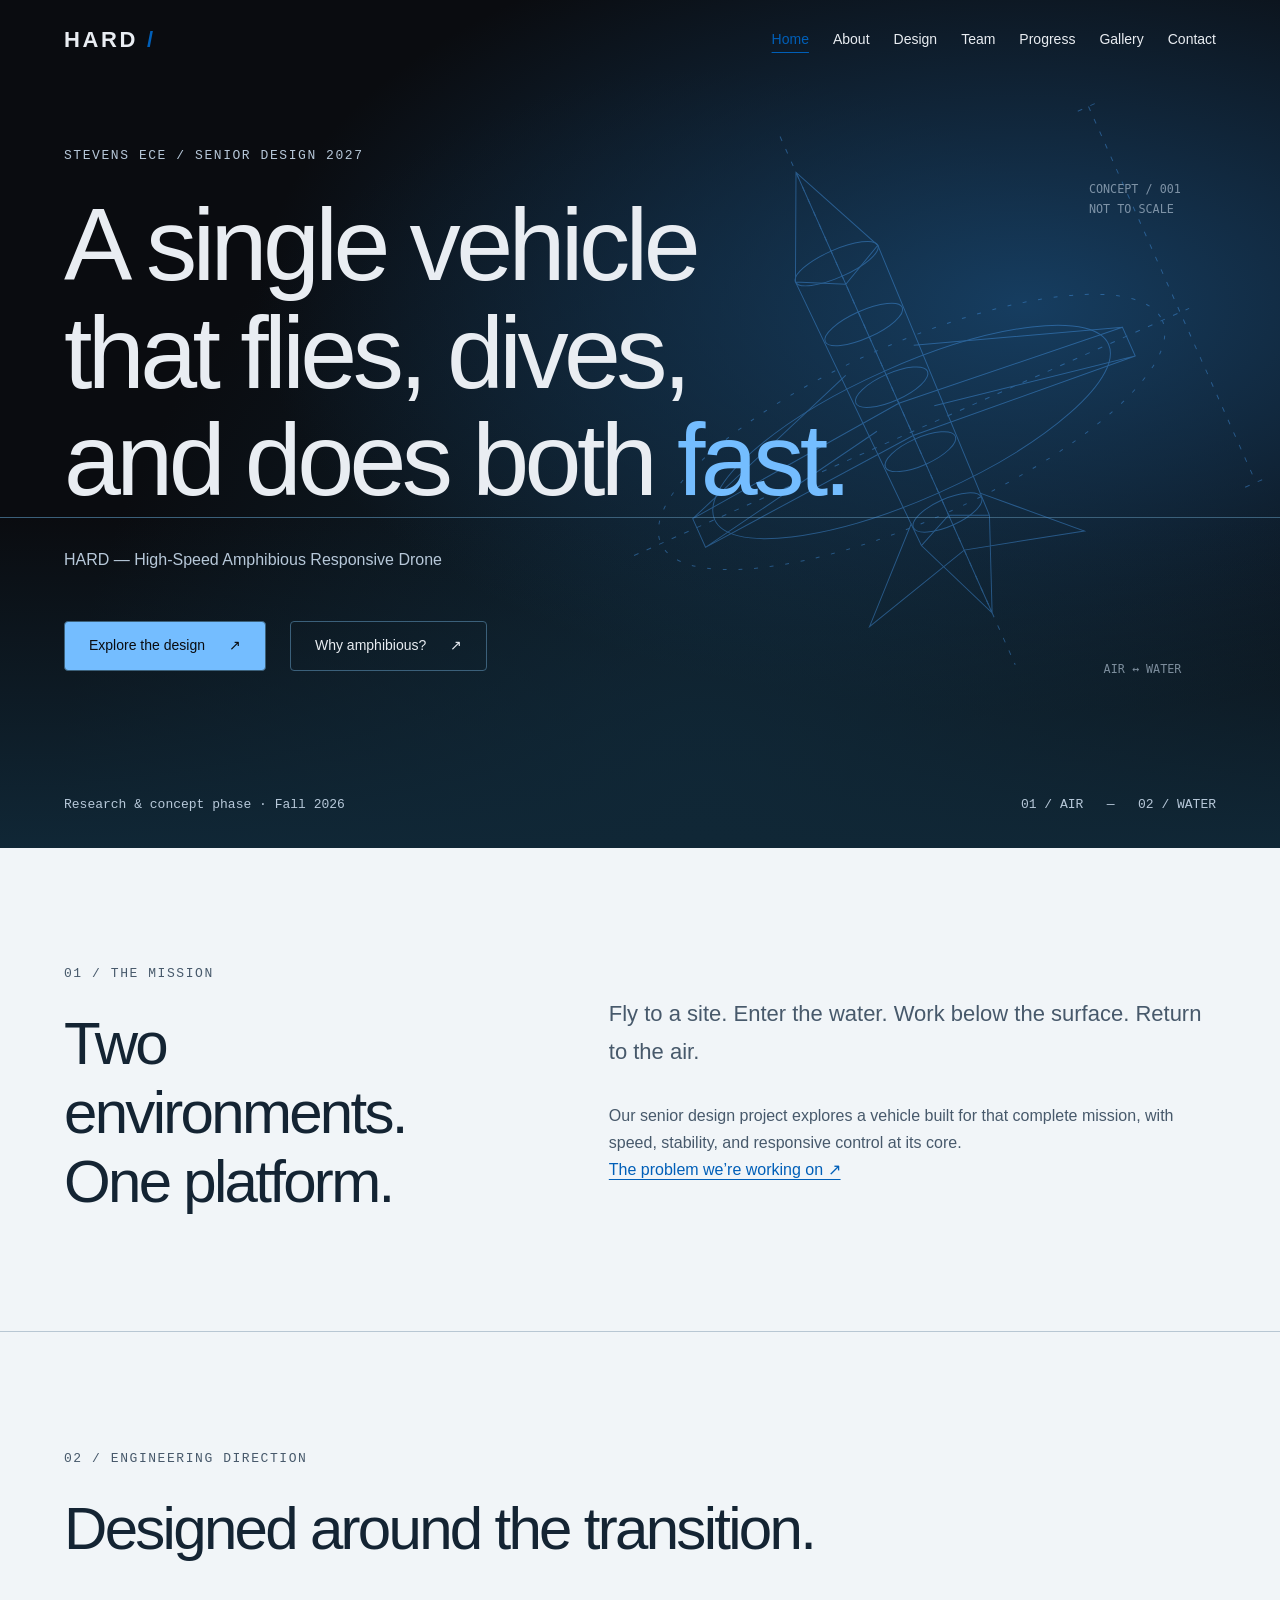
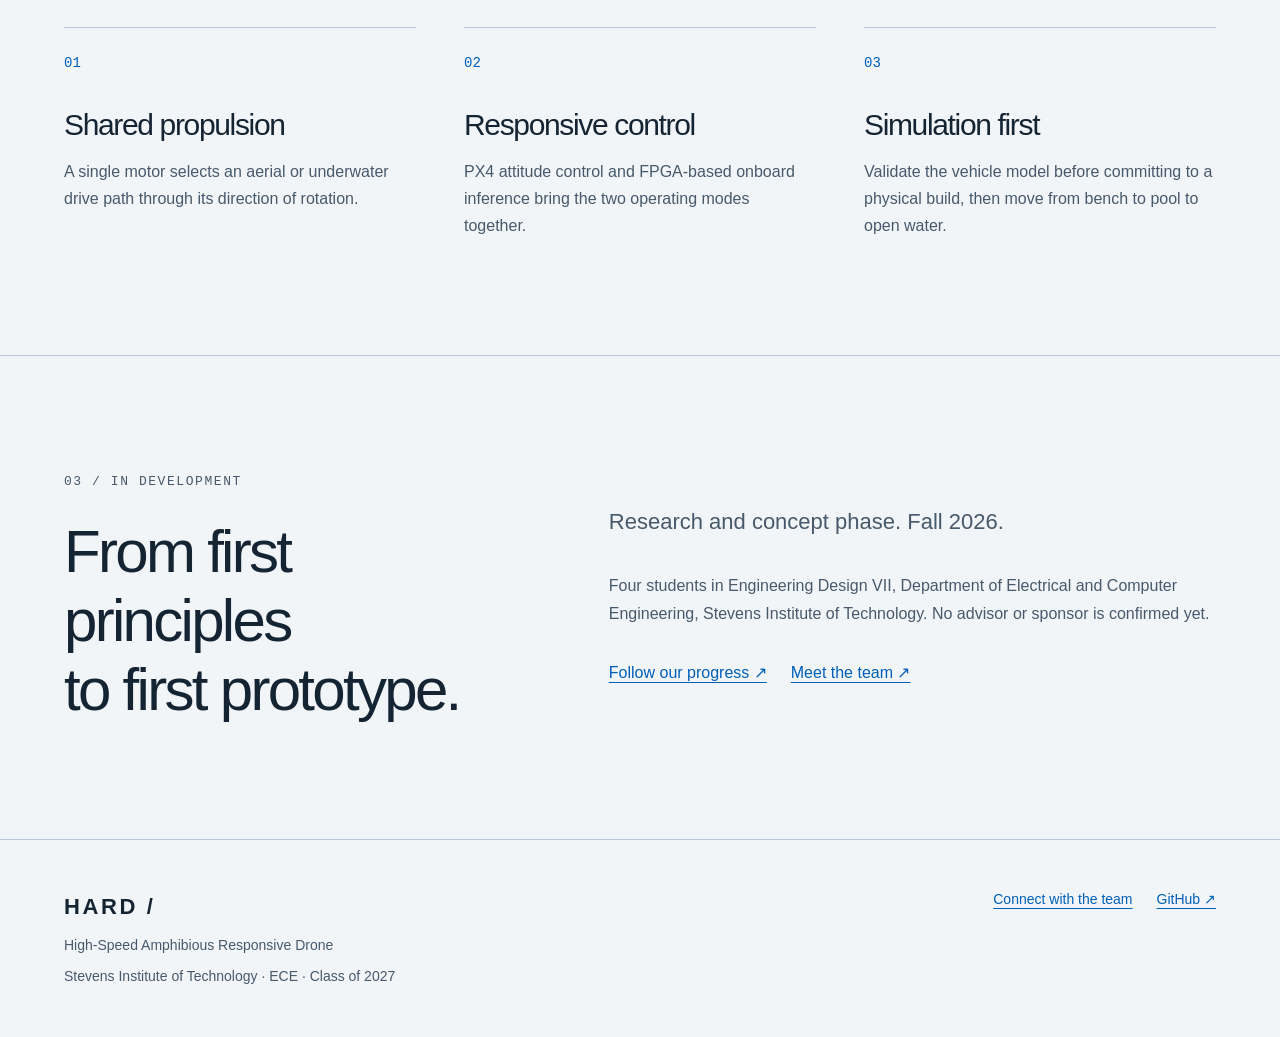
==== index.html @ c936ba47 "Build HARD senior design static website with data-driven content and accessible gallery" ====
<!doctype html>
<html lang="en">
<head>
  <meta charset="utf-8">
  <meta name="viewport" content="width=device-width, initial-scale=1">
  <title>A single vehicle. Air and water. | HARD</title>
  <meta name="description" content="HARD is a Stevens senior design project exploring a high-speed amphibious responsive drone. Research and concept phase, Fall 2026.">
  <meta property="og:type" content="website">
  <meta property="og:title" content="A single vehicle. Air and water. | HARD">
  <meta property="og:description" content="HARD is a Stevens senior design project exploring a high-speed amphibious responsive drone. Research and concept phase, Fall 2026.">
  <meta property="og:image" content="https://lennyyanza.github.io/hard-drone/assets/img/social-preview.png">
  <meta property="og:image:alt" content="HARD — High-Speed Amphibious Responsive Drone. Stevens Institute of Technology, Class of 2027.">
  <meta property="og:url" content="https://lennyyanza.github.io/hard-drone/index.html">
  <meta name="theme-color" content="#0a0c10">
  <link rel="canonical" href="https://lennyyanza.github.io/hard-drone/index.html">
  <link rel="icon" type="image/svg+xml" href="assets/img/favicon.svg">
  <link rel="stylesheet" href="assets/css/reset.css">
  <link rel="stylesheet" href="assets/css/theme.css">
  <link rel="stylesheet" href="assets/css/main.css">
  <script src="assets/js/include.js" defer></script>
  <script src="assets/js/reveal.js" defer></script>
</head>
<body class="home">
  <a class="skip-link" href="#main">Skip to content</a>
  <header class="site-header" id="site-header"></header>
  <main id="main" tabindex="-1">
    <section class="hero" aria-labelledby="hero-title">
      <div class="hero-media" aria-hidden="true"><div class="hero-mesh"></div><div class="hero-boundary"></div><img class="hero-wireframe" src="assets/img/hero-wireframe.svg" alt=""></div>
      <div class="container hero-content">
        <p class="eyebrow">Stevens ECE / Senior Design 2027</p>
        <h1 id="hero-title">A single vehicle<br>that flies, dives,<br>and does both <em>fast.</em></h1>
        <p class="lead">HARD — High-Speed Amphibious Responsive Drone</p>
        <div class="actions"><a class="button button-primary" href="design.html">Explore the design <span aria-hidden="true">↗</span></a><a class="button" href="about.html">Why amphibious? <span aria-hidden="true">↗</span></a></div>
      </div>
      <div class="container hero-meta"><span>Research &amp; concept phase · Fall 2026</span><span>01 / AIR &nbsp; — &nbsp; 02 / WATER</span></div>
    </section>
    <section class="section container split reveal">
      <div><p class="eyebrow">01 / The mission</p><h2>Two environments.<br>One platform.</h2></div>
      <div class="stack"><p class="lead">Fly to a site. Enter the water. Work below the surface. Return to the air.</p><p class="muted">Our senior design project explores a vehicle built for that complete mission, with speed, stability, and responsive control at its core.</p><a href="about.html">The problem we’re working on ↗</a></div>
    </section>
    <section class="section rule">
      <div class="container"><p class="eyebrow">02 / Engineering direction</p><h2>Designed around the transition.</h2>
        <div class="feature-grid">
          <article class="reveal"><span class="number">01</span><h3>Shared propulsion</h3><!-- DRAFT: team to review --><p>A single motor selects an aerial or underwater drive path through its direction of rotation.</p></article>
          <article class="reveal"><span class="number">02</span><h3>Responsive control</h3><!-- DRAFT: team to review --><p>PX4 attitude control and FPGA-based onboard inference bring the two operating modes together.</p></article>
          <article class="reveal"><span class="number">03</span><h3>Simulation first</h3><!-- DRAFT: team to review --><p>Validate the vehicle model before committing to a physical build, then move from bench to pool to open water.</p></article>
        </div>
      </div>
    </section>
    <section class="section rule"><div class="container split reveal"><div><p class="eyebrow">03 / In development</p><h2>From first principles<br>to first prototype.</h2></div><div class="stack"><p class="lead">Research and concept phase. Fall 2026.</p><p class="muted">Four students in Engineering Design VII, Department of Electrical and Computer Engineering, Stevens Institute of Technology. No advisor or sponsor is confirmed yet.</p><div class="actions"><a href="progress.html">Follow our progress ↗</a><a href="team.html">Meet the team ↗</a></div></div></div></section>
    <noscript><div class="container section"><p>This site uses JavaScript to load navigation, team, gallery, design, and progress data. Please enable JavaScript to see that content.</p><p><a href="index.html">Home</a> · <a href="about.html">About</a> · <a href="design.html">Design</a> · <a href="team.html">Team</a> · <a href="progress.html">Progress</a> · <a href="gallery.html">Gallery</a> · <a href="contact.html">Contact</a></p></div></noscript>
  </main>
  <footer class="site-footer" id="site-footer"></footer>
</body>
</html>
---- assets/css/theme.css ----
/* Palette: edit these semantic colors to restyle the entire site. */
:root {
  color-scheme: dark;
  --canvas: #0a0c10;
  --hero-canvas: #0a0c10;
  --surface: #101720;
  --text: #e9edf2;
  --muted: #a9b5c4;
  --accent: #4da6ff;
  --line: #303d4c;
  --nav-bg: #0a0c10e8;
  --mesh: #163d60;
  --mesh-deep: #102736;
  --overlay: #05080deF;
  --hero-text: #e9edf2;
  --hero-muted: #b7c8d9;
  --hero-line: #3b607a;
  --hero-accent: #74bdff;
  --transparent: transparent;
  /* Type: system fonts only; sizes respond without a build step. */
  --font: -apple-system, BlinkMacSystemFont, "Segoe UI", sans-serif;
  --mono: ui-monospace, SFMono-Regular, Consolas, monospace;
  --text-xs: 0.8125rem;
  --text-sm: 0.875rem;
  --text-base: 1rem;
  --text-lead: clamp(1.125rem, 2vw, 1.375rem);
  --text-h3: clamp(1.375rem, 3vw, 1.875rem);
  --text-h2: clamp(2rem, 4.8vw, 3.75rem);
  --text-title: clamp(2.75rem, 7vw, 5.5rem);
  --text-hero: clamp(2.5rem, 8vw, 6.5rem);
  --weight-light: 300;
  --weight-normal: 400;
  --weight-medium: 500;
  --weight-bold: 600;
  --leading-tight: 1.05;
  --leading-heading: 1.15;
  --leading-body: 1.7;
  --tracking-tight: -0.045em;
  --tracking-label: 0.12em;
  /* Spacing, dimensions, and rules: use these in main.css. */
  --zero: 0;
  --space-1: 0.25rem;
  --space-2: 0.5rem;
  --space-3: 0.75rem;
  --space-4: 1rem;
  --space-5: 1.5rem;
  --space-6: 2rem;
  --space-7: 3rem;
  --space-8: 4rem;
  --space-9: 6rem;
  --space-10: 8rem;
  --gutter: clamp(1.25rem, 5vw, 4rem);
  --section-space: clamp(4rem, 9vw, 8rem);
  --content-width: 75rem;
  --copy-width: 45rem;
  --hero-copy: 58rem;
  --nav-height: 5rem;
  --control-size: 2.75rem;
  --rule: 1px;
  --focus-width: 2px;
  --focus-offset: 5px;
  --radius: 0.25rem;
  --pill: 100vmax;
  --reveal-offset: 20px;
  --drift-x: 1.25rem;
  --drift-y: -0.75rem;
  --duration-fast: 180ms;
  --duration-reveal: 600ms;
  --duration-drift: 16000ms;
  --ease: cubic-bezier(0.2, 0.65, 0.3, 1);
  --hero-height: 53rem;
  --hero-min-height: 46rem;
  --hero-graphic: 49rem;
  --hero-graphic-mobile: 30rem;
  --hero-graphic-offset: -13rem;
  --hero-graphic-top: 5rem;
  --hero-graphic-top-mobile: 9rem;
  --grid-size: 3rem;
  --dialog-width: 68rem;
}
/* Light mode changes tokens only; hero retains its deliberate deep-water palette. */
@media (prefers-color-scheme: light) {
  :root {
    color-scheme: light;
    --canvas: #f1f5f8;
    --surface: #e3ebf1;
    --text: #142433;
    --muted: #47596b;
    --accent: #005fb8;
    --line: #b8c7d3;
    --nav-bg: #f1f5f8ed;
  }
}
---- assets/css/main.css ----
/* Foundation: global type, links, and keyboard navigation. */
html { scroll-behavior: smooth; scroll-padding-top: var(--nav-height); }
body { background: var(--canvas); color: var(--text); font: var(--text-base)/var(--leading-body) var(--font); }
a { color: var(--accent); text-underline-offset: var(--space-1); }
a:hover { text-decoration-thickness: var(--focus-width); }
:focus-visible { outline: var(--focus-width) solid var(--accent); outline-offset: var(--focus-offset); }
button { color: inherit; }
h1, h2, h3 { font-weight: var(--weight-light); line-height: var(--leading-heading); letter-spacing: var(--tracking-tight); text-wrap: balance; }
h1 { font-size: var(--text-title); }
h2 { font-size: var(--text-h2); }
h3 { font-size: var(--text-h3); }
p { max-width: var(--copy-width); }
p + p { margin-top: var(--space-5); }
.container { width: min(calc(100% - var(--gutter) * 2), var(--content-width)); margin-inline: auto; }
.section { padding-block: var(--section-space); }
.rule { border-top: var(--rule) solid var(--line); }
.eyebrow { color: var(--muted); font: var(--text-xs)/var(--leading-body) var(--mono); letter-spacing: var(--tracking-label); text-transform: uppercase; margin-bottom: var(--space-5); }
.lead { color: var(--muted); font-size: var(--text-lead); margin-top: var(--space-6); }
.muted { color: var(--muted); }
.skip-link { position: fixed; top: var(--space-4); left: var(--space-4); z-index: 100; padding: var(--space-3) var(--space-5); background: var(--canvas); transform: translateY(-200%); }
.skip-link:focus { transform: translateY(0); }
/* Shared header: all page links are edited in partials/header.html. */
.site-header { position: fixed; inset: var(--zero) var(--zero) auto; z-index: 20; min-height: var(--nav-height); background: var(--canvas); border-bottom: var(--rule) solid var(--transparent); transition: background var(--duration-fast), border-color var(--duration-fast); }
.home .site-header:not(.is-scrolled):not(.menu-open) { background: var(--transparent); color: var(--hero-text); }
.site-header.is-scrolled { background: var(--nav-bg); backdrop-filter: blur(var(--space-3)); border-color: var(--line); }
.nav-shell { min-height: var(--nav-height); display: flex; align-items: center; justify-content: space-between; gap: var(--space-5); }
.brand { font-size: var(--text-lead); font-weight: var(--weight-bold); color: inherit; text-decoration: none; letter-spacing: var(--tracking-label); }
.brand span { color: var(--accent); }
.nav-links { display: none; list-style: none; margin: var(--zero); padding: var(--space-4) var(--gutter) var(--space-6); position: absolute; top: 100%; left: var(--zero); width: 100%; background: var(--canvas); color: var(--text); border-bottom: var(--rule) solid var(--line); }
.nav-links.is-open { display: grid; gap: var(--space-2); }
.nav-links a { display: block; padding-block: var(--space-2); color: inherit; text-decoration: none; font-size: var(--text-sm); }
.nav-links a[aria-current] { color: var(--accent); text-decoration: underline; text-underline-offset: var(--space-2); }
.menu-toggle { background: var(--transparent); border: var(--rule) solid var(--line); padding: var(--space-2) var(--space-4); border-radius: var(--radius); min-height: var(--control-size); }
/* Hero: a media wrapper makes the generated scene replaceable in one line. */
.hero { position: relative; overflow: hidden; min-height: var(--hero-min-height); height: min(100svh, var(--hero-height)); background: var(--hero-canvas); color: var(--hero-text); display: flex; align-items: center; }
.hero-media { position: absolute; inset: var(--zero); overflow: hidden; }
.hero-media > video, .hero-media > img:not(.hero-wireframe) { width: 100%; height: 100%; object-fit: cover; }
.hero-mesh { position: absolute; inset: var(--zero); background: radial-gradient(ellipse at 80% 36%, var(--mesh), var(--transparent) 53%), radial-gradient(ellipse at 55% 100%, var(--mesh-deep), var(--transparent) 65%); animation: mesh-drift var(--duration-drift) ease-in-out infinite alternate; }
.hero-wireframe { position: absolute; width: var(--hero-graphic-mobile); max-width: none; right: var(--hero-graphic-offset); top: var(--hero-graphic-top-mobile); opacity: 0.65; animation: wire-drift var(--duration-drift) ease-in-out infinite alternate; }
.hero-boundary { position: absolute; top: 61%; width: 100%; border-top: var(--rule) solid var(--hero-line); height: 39%; background: linear-gradient(var(--transparent), var(--mesh-deep)); }
.hero-content { position: relative; z-index: 1; padding-top: var(--space-9); padding-bottom: var(--space-10); pointer-events: none; }
.hero-content a { pointer-events: auto; }
.hero h1 { font-size: var(--text-hero); max-width: var(--hero-copy); line-height: var(--leading-tight); }
.hero h1 em { color: var(--hero-accent); font-style: normal; }
.hero .eyebrow, .hero .lead { color: var(--hero-muted); }
.hero .lead { max-width: var(--copy-width); font-size: var(--text-base); }
.hero-meta { position: absolute; inset: auto var(--zero) var(--space-6); display: flex; justify-content: space-between; flex-wrap: wrap; gap: var(--space-3); font: var(--text-xs)/var(--leading-body) var(--mono); color: var(--hero-muted); }
.actions { display: flex; flex-wrap: wrap; gap: var(--space-5); margin-top: var(--space-7); }
.button { display: inline-flex; align-items: center; justify-content: center; gap: var(--space-5); min-height: var(--control-size); padding: var(--space-3) var(--space-5); border: var(--rule) solid var(--line); border-radius: var(--radius); color: var(--text); background: var(--transparent); text-decoration: none; font-size: var(--text-sm); }
.button-primary { color: var(--canvas); background: var(--accent); border-color: var(--accent); }
.hero .button { color: var(--hero-text); border-color: var(--hero-line); }
.hero .button-primary { background: var(--hero-accent); color: var(--hero-canvas); }
/* Editorial layout: separate content with space and hairline rules. */
.page-heading { padding-top: calc(var(--nav-height) + var(--section-space)); padding-bottom: var(--section-space); }
.split { display: grid; gap: var(--space-7); }
.stack > * + * { margin-top: var(--space-6); }
.feature-grid { display: grid; gap: var(--space-7); margin-top: var(--space-8); }
.feature-grid article { border-top: var(--rule) solid var(--line); padding-top: var(--space-5); }
.feature-grid p { color: var(--muted); margin-top: var(--space-4); }
.number { display: block; color: var(--accent); font: var(--text-sm)/var(--leading-body) var(--mono); margin-bottom: var(--space-6); }
.requirements { list-style: none; display: flex; flex-wrap: wrap; gap: var(--space-3) var(--space-6); margin: var(--space-7) var(--zero) var(--zero); padding: var(--zero); }
.requirements li { padding-block: var(--space-3); border-bottom: var(--rule) solid var(--line); }
.subsystem { padding-block: var(--space-7); border-top: var(--rule) solid var(--line); display: grid; gap: var(--space-6); scroll-margin-top: var(--nav-height); }
.subsystem p { color: var(--muted); }
.subsystem .summary { color: var(--text); font-size: var(--text-lead); margin-bottom: var(--space-5); }
.subsystem-nav { display: flex; flex-wrap: wrap; gap: var(--space-3) var(--space-6); margin-top: var(--space-7); }
/* Team: initial portraits can be replaced by photos in data/team.json. */
.team-grid { display: grid; gap: var(--space-8) var(--space-6); }
.portrait { position: relative; background: var(--surface); aspect-ratio: 1; display: grid; place-items: center; margin-bottom: var(--space-6); overflow: hidden; }
.portrait img { width: 100%; height: 100%; object-fit: cover; position: absolute; inset: var(--zero); }
.initials { font-size: var(--text-title); color: var(--muted); font-weight: var(--weight-light); }
.team-card .eyebrow { margin: var(--space-3) var(--zero); }
.team-card .profile-link { display: inline-block; padding-block: var(--space-3); margin-top: var(--space-3); }
/* Timeline: statuses include words, so color is never the sole signal. */
.timeline { list-style: none; padding: var(--zero); margin: var(--zero); }
.milestone { border-top: var(--rule) solid var(--line); padding-block: var(--space-6); display: grid; gap: var(--space-5); }
.milestone p { margin-top: var(--space-3); color: var(--muted); }
.status { display: inline-block; font: var(--text-sm)/var(--leading-body) var(--mono); color: var(--muted); margin-top: var(--space-3); }
.status.complete, .status.in-progress { color: var(--accent); }
/* Gallery: filter buttons, technical placeholders, and native modal dialog. */
.filters { display: flex; flex-wrap: wrap; gap: var(--space-2); margin-bottom: var(--space-6); }
.filter { border: var(--rule) solid var(--line); background: var(--transparent); padding: var(--space-2) var(--space-5); border-radius: var(--pill); min-height: var(--control-size); }
.filter[aria-pressed="true"] { background: var(--accent); color: var(--canvas); border-color: var(--accent); }
.gallery-count { color: var(--muted); font-size: var(--text-sm); margin-bottom: var(--space-6); }
.gallery-grid { display: grid; gap: var(--space-7) var(--space-6); }
.gallery-open { display: block; border: var(--zero); padding: var(--zero); width: 100%; background: var(--surface); }
.blueprint { display: grid; place-items: center; aspect-ratio: 4 / 3; background-color: var(--surface); background-image: linear-gradient(var(--line) var(--rule), var(--transparent) var(--rule)), linear-gradient(90deg, var(--line) var(--rule), var(--transparent) var(--rule)); background-size: var(--grid-size) var(--grid-size); color: var(--muted); }
.blueprint img { width: 100%; height: 100%; object-fit: cover; }
.gallery-grid figcaption { margin-top: var(--space-4); color: var(--muted); font-size: var(--text-sm); }
.lightbox { width: min(calc(100% - var(--gutter)), var(--dialog-width)); max-height: 90svh; padding: var(--space-5); background: var(--canvas); color: var(--text); border: var(--rule) solid var(--line); border-radius: var(--radius); }
.lightbox::backdrop { background: var(--overlay); }
.lightbox-bar { display: flex; align-items: center; justify-content: space-between; gap: var(--space-5); margin-bottom: var(--space-4); }
.lightbox h2 { font-size: var(--text-lead); }
.lightbox .blueprint { aspect-ratio: auto; min-height: 35svh; }
.lightbox img { max-height: 65svh; width: 100%; object-fit: contain; }
.lightbox figcaption { margin-top: var(--space-4); }
.lightbox-controls { display: flex; justify-content: space-between; gap: var(--space-4); margin-top: var(--space-5); }
body.modal-open { overflow: hidden; }
/* Shared footer and useful empty/error states. */
.site-footer { border-top: var(--rule) solid var(--line); padding-block: var(--space-7); }
.footer-grid { display: flex; flex-wrap: wrap; justify-content: space-between; gap: var(--space-6); }
.footer-grid p { color: var(--muted); font-size: var(--text-sm); margin-top: var(--space-2); }
.footer-links { display: flex; flex-wrap: wrap; gap: var(--space-5); align-items: flex-start; font-size: var(--text-sm); }
.load-error { padding-block: var(--space-5); color: var(--muted); }
/* Motion stays progressive: content is visible if JavaScript fails. */
.reveal.is-pending { opacity: 0; transform: translateY(var(--reveal-offset)); }
.reveal { transition: opacity var(--duration-reveal) var(--ease), transform var(--duration-reveal) var(--ease); }
@keyframes mesh-drift { to { transform: scale(1.08) translateX(var(--drift-x)); } }
@keyframes wire-drift { to { transform: translate(var(--drift-x), var(--drift-y)) rotate(2deg); } }
/* Layout breakpoint: 768px matches the navigation media query in include.js. */
@media (min-width: 768px) {
  .menu-toggle { display: none; }
  .nav-links, .nav-links.is-open { display: flex; position: static; width: auto; background: var(--transparent); color: inherit; border: var(--zero); padding: var(--zero); gap: var(--space-5); }
  .split { grid-template-columns: 0.85fr 1.15fr; gap: var(--space-9); }
  .feature-grid { grid-template-columns: repeat(3, 1fr); }
  .team-grid, .gallery-grid { grid-template-columns: repeat(2, 1fr); }
  .subsystem { grid-template-columns: 1fr 1.4fr; gap: var(--space-8); }
  .milestone { grid-template-columns: 1fr 2fr; }
  .hero-wireframe { width: var(--hero-graphic); right: var(--zero); top: var(--hero-graphic-top); }
}
/* Respect motion preferences for all transitions and decorative animation. */
@media (prefers-reduced-motion: reduce) {
  html { scroll-behavior: auto; }
  *, *::before, *::after { animation: none !important; transition: none !important; }
  .reveal.is-pending { opacity: 1; transform: none; }
}

/* Data section headings stay subordinate to page titles. */
.team-card h2, .milestone h2, .subsystem h2 { font-size: var(--text-h3); }
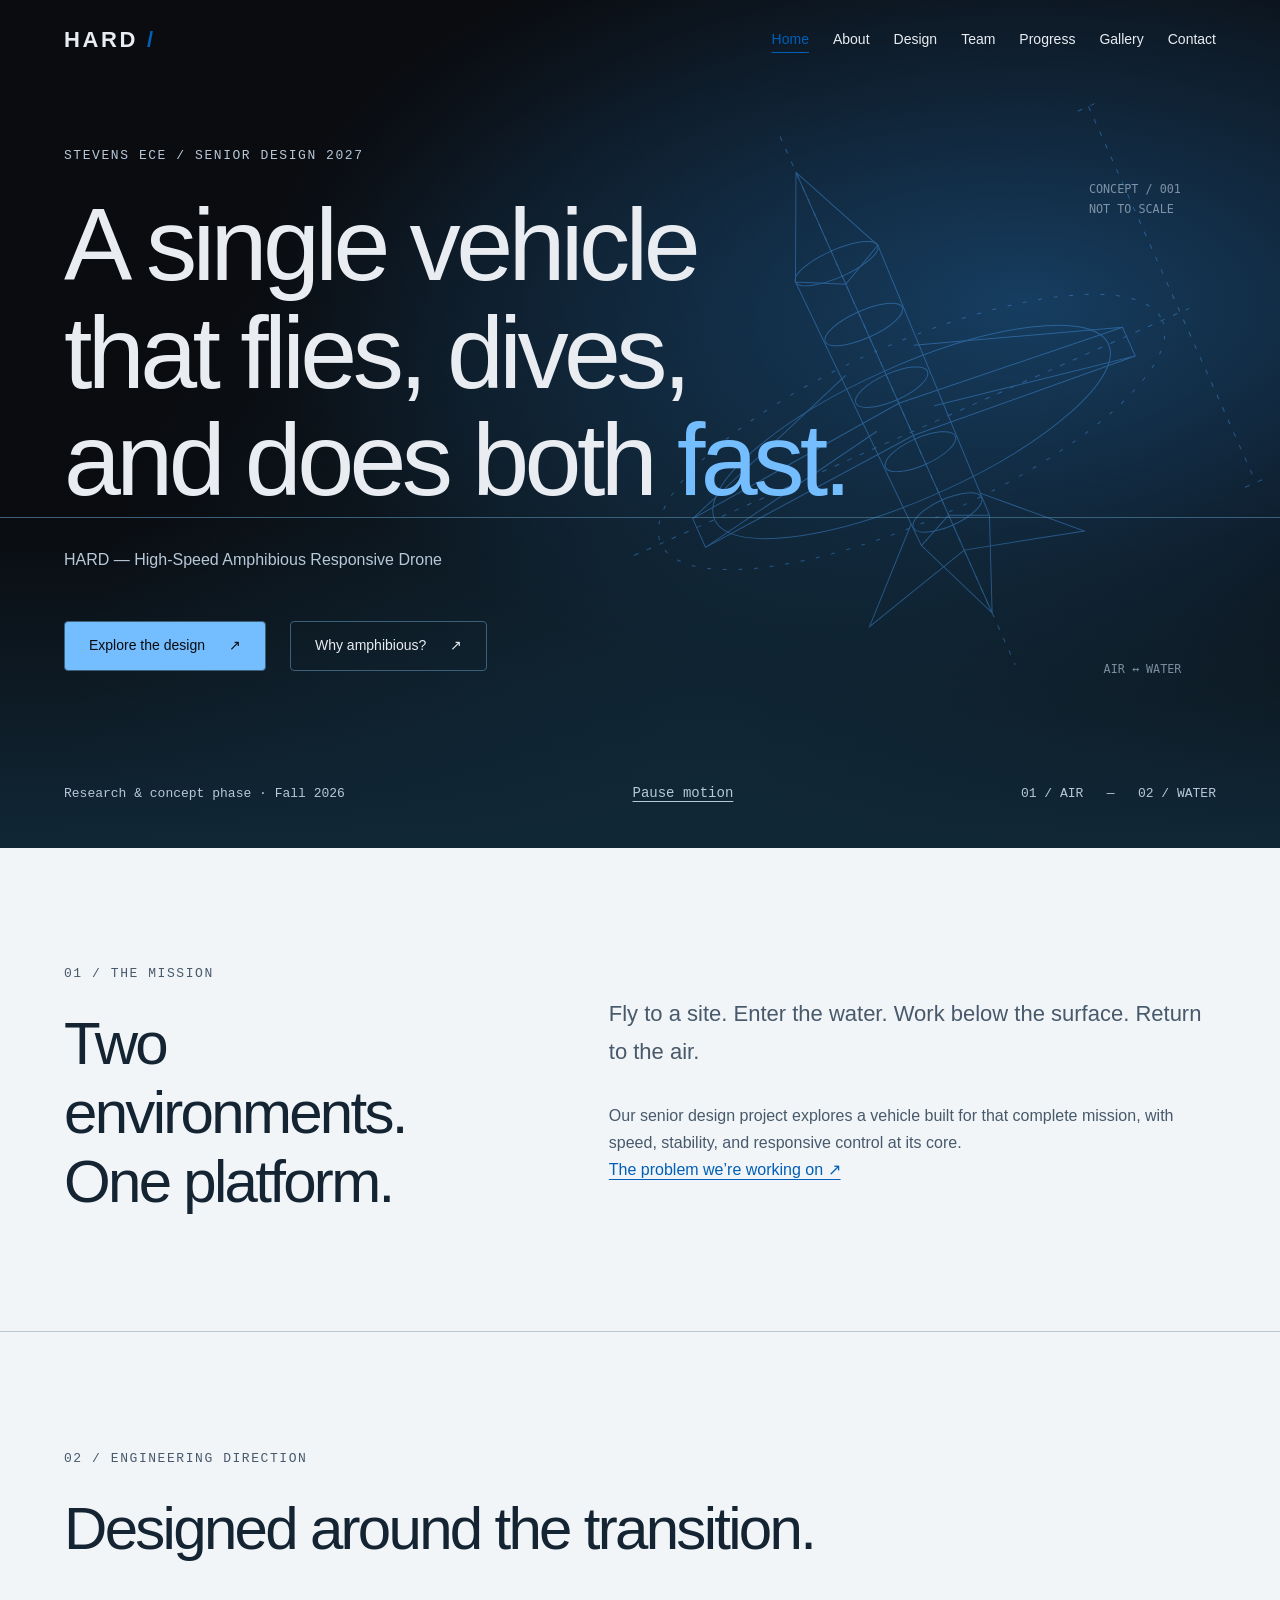
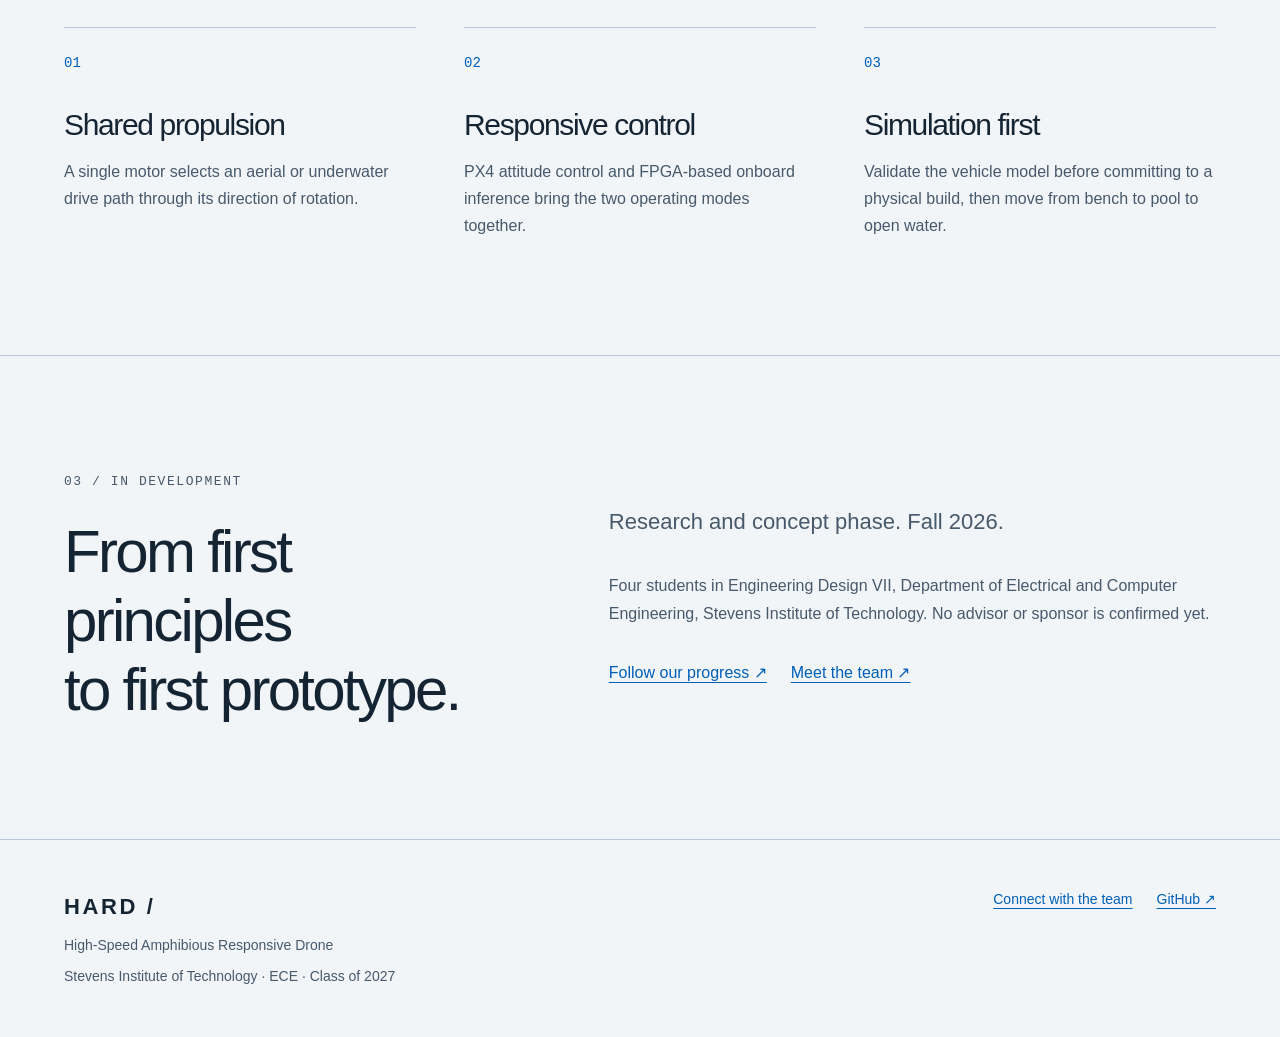
==== commit 8a5dd106: "Add accessible pause control for decorative hero motion" ====
--- a/index.html
+++ b/index.html
@@ -32,7 +32,7 @@
         <p class="lead">HARD — High-Speed Amphibious Responsive Drone</p>
         <div class="actions"><a class="button button-primary" href="design.html">Explore the design <span aria-hidden="true">↗</span></a><a class="button" href="about.html">Why amphibious? <span aria-hidden="true">↗</span></a></div>
       </div>
-      <div class="container hero-meta"><span>Research &amp; concept phase · Fall 2026</span><span>01 / AIR &nbsp; — &nbsp; 02 / WATER</span></div>
+      <div class="container hero-meta"><span>Research &amp; concept phase · Fall 2026</span><button class="motion-toggle" type="button" hidden>Pause motion</button><span>01 / AIR &nbsp; — &nbsp; 02 / WATER</span></div>
     </section>
     <section class="section container split reveal">
       <div><p class="eyebrow">01 / The mission</p><h2>Two environments.<br>One platform.</h2></div>
--- a/assets/css/main.css
+++ b/assets/css/main.css
@@ -35,8 +35,8 @@
 .hero { position: relative; overflow: hidden; min-height: var(--hero-min-height); height: min(100svh, var(--hero-height)); background: var(--hero-canvas); color: var(--hero-text); display: flex; align-items: center; }
 .hero-media { position: absolute; inset: var(--zero); overflow: hidden; }
 .hero-media > video, .hero-media > img:not(.hero-wireframe) { width: 100%; height: 100%; object-fit: cover; }
-.hero-mesh { position: absolute; inset: var(--zero); background: radial-gradient(ellipse at 80% 36%, var(--mesh), var(--transparent) 53%), radial-gradient(ellipse at 55% 100%, var(--mesh-deep), var(--transparent) 65%); animation: mesh-drift var(--duration-drift) ease-in-out infinite alternate; }
-.hero-wireframe { position: absolute; width: var(--hero-graphic-mobile); max-width: none; right: var(--hero-graphic-offset); top: var(--hero-graphic-top-mobile); opacity: 0.65; animation: wire-drift var(--duration-drift) ease-in-out infinite alternate; }
+.hero-mesh { position: absolute; inset: var(--zero); background: radial-gradient(ellipse at 80% 36%, var(--mesh), var(--transparent) 53%), radial-gradient(ellipse at 55% 100%, var(--mesh-deep), var(--transparent) 65%); }
+.hero-wireframe { position: absolute; width: var(--hero-graphic-mobile); max-width: none; right: var(--hero-graphic-offset); top: var(--hero-graphic-top-mobile); opacity: 0.65; }
 .hero-boundary { position: absolute; top: 61%; width: 100%; border-top: var(--rule) solid var(--hero-line); height: 39%; background: linear-gradient(var(--transparent), var(--mesh-deep)); }
 .hero-content { position: relative; z-index: 1; padding-top: var(--space-9); padding-bottom: var(--space-10); pointer-events: none; }
 .hero-content a { pointer-events: auto; }
@@ -127,3 +127,10 @@
 
 /* Data section headings stay subordinate to page titles. */
 .team-card h2, .milestone h2, .subsystem h2 { font-size: var(--text-h3); }
+
+/* Decorative movement is pausable, in addition to respecting reduced motion. */
+.hero.motion-ready .hero-mesh { animation: mesh-drift var(--duration-drift) var(--ease) infinite alternate; }
+.hero.motion-ready .hero-wireframe { animation: wire-drift var(--duration-drift) var(--ease) infinite alternate; }
+.hero.motion-paused .hero-mesh, .hero.motion-paused .hero-wireframe { animation-play-state: paused; }
+.motion-toggle { color: var(--hero-muted); background: var(--transparent); border: var(--zero); padding: var(--zero); min-height: var(--control-size); font-size: var(--text-sm); text-decoration: underline; text-underline-offset: var(--space-1); }
+.hero-meta { align-items: center; }
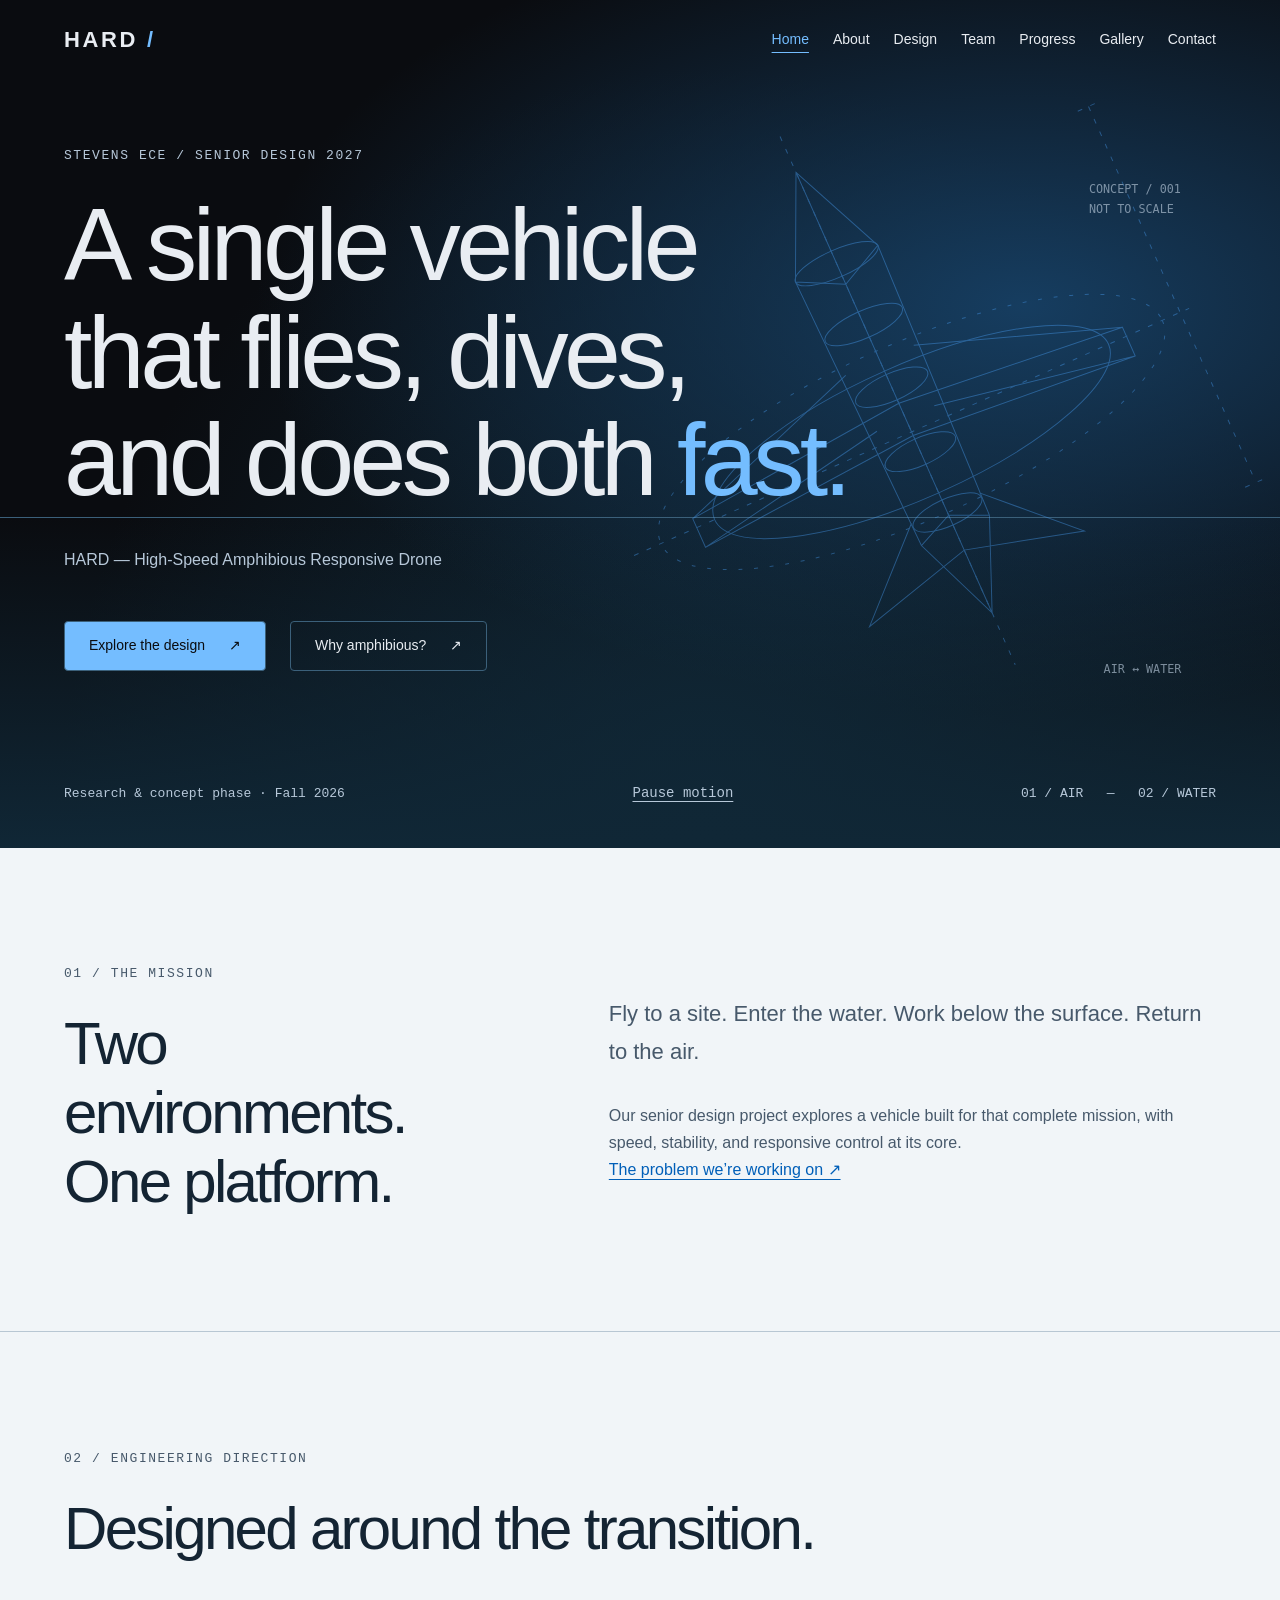
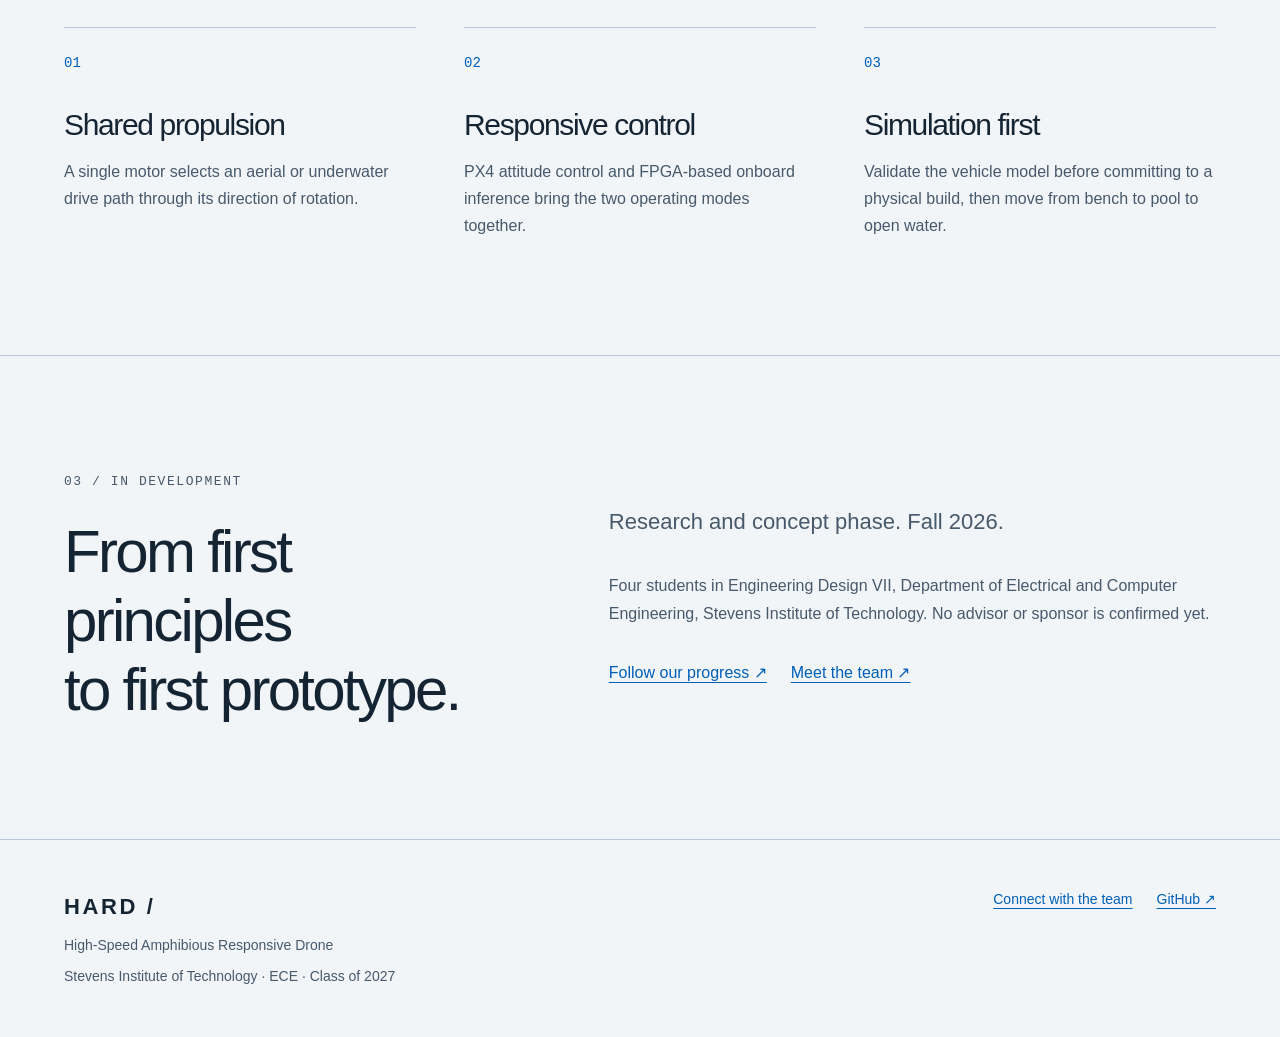
==== commit 1fcbef45: "Update website links for teamhard Pages URL" ====
--- a/index.html
+++ b/index.html
@@ -8,11 +8,11 @@
   <meta property="og:type" content="website">
   <meta property="og:title" content="A single vehicle. Air and water. | HARD">
   <meta property="og:description" content="HARD is a Stevens senior design project exploring a high-speed amphibious responsive drone. Research and concept phase, Fall 2026.">
-  <meta property="og:image" content="https://lennyyanza.github.io/hard-drone/assets/img/social-preview.png">
+  <meta property="og:image" content="https://lennyyanza.github.io/teamhard/assets/img/social-preview.png">
   <meta property="og:image:alt" content="HARD — High-Speed Amphibious Responsive Drone. Stevens Institute of Technology, Class of 2027.">
-  <meta property="og:url" content="https://lennyyanza.github.io/hard-drone/index.html">
+  <meta property="og:url" content="https://lennyyanza.github.io/teamhard/index.html">
   <meta name="theme-color" content="#0a0c10">
-  <link rel="canonical" href="https://lennyyanza.github.io/hard-drone/index.html">
+  <link rel="canonical" href="https://lennyyanza.github.io/teamhard/index.html">
   <link rel="icon" type="image/svg+xml" href="assets/img/favicon.svg">
   <link rel="stylesheet" href="assets/css/reset.css">
   <link rel="stylesheet" href="assets/css/theme.css">
--- a/assets/css/main.css
+++ b/assets/css/main.css
@@ -134,3 +134,9 @@
 .hero.motion-paused .hero-mesh, .hero.motion-paused .hero-wireframe { animation-play-state: paused; }
 .motion-toggle { color: var(--hero-muted); background: var(--transparent); border: var(--zero); padding: var(--zero); min-height: var(--control-size); font-size: var(--text-sm); text-decoration: underline; text-underline-offset: var(--space-1); }
 .hero-meta { align-items: center; }
+
+/* Keep links and keyboard focus legible over the dark hero in either palette. */
+.home .site-header:not(.is-scrolled):not(.menu-open) .brand span,
+.home .site-header:not(.is-scrolled):not(.menu-open) .nav-links a[aria-current] { color: var(--hero-accent); }
+.hero :focus-visible,
+.home .site-header:not(.is-scrolled):not(.menu-open) :focus-visible { outline-color: var(--hero-accent); }
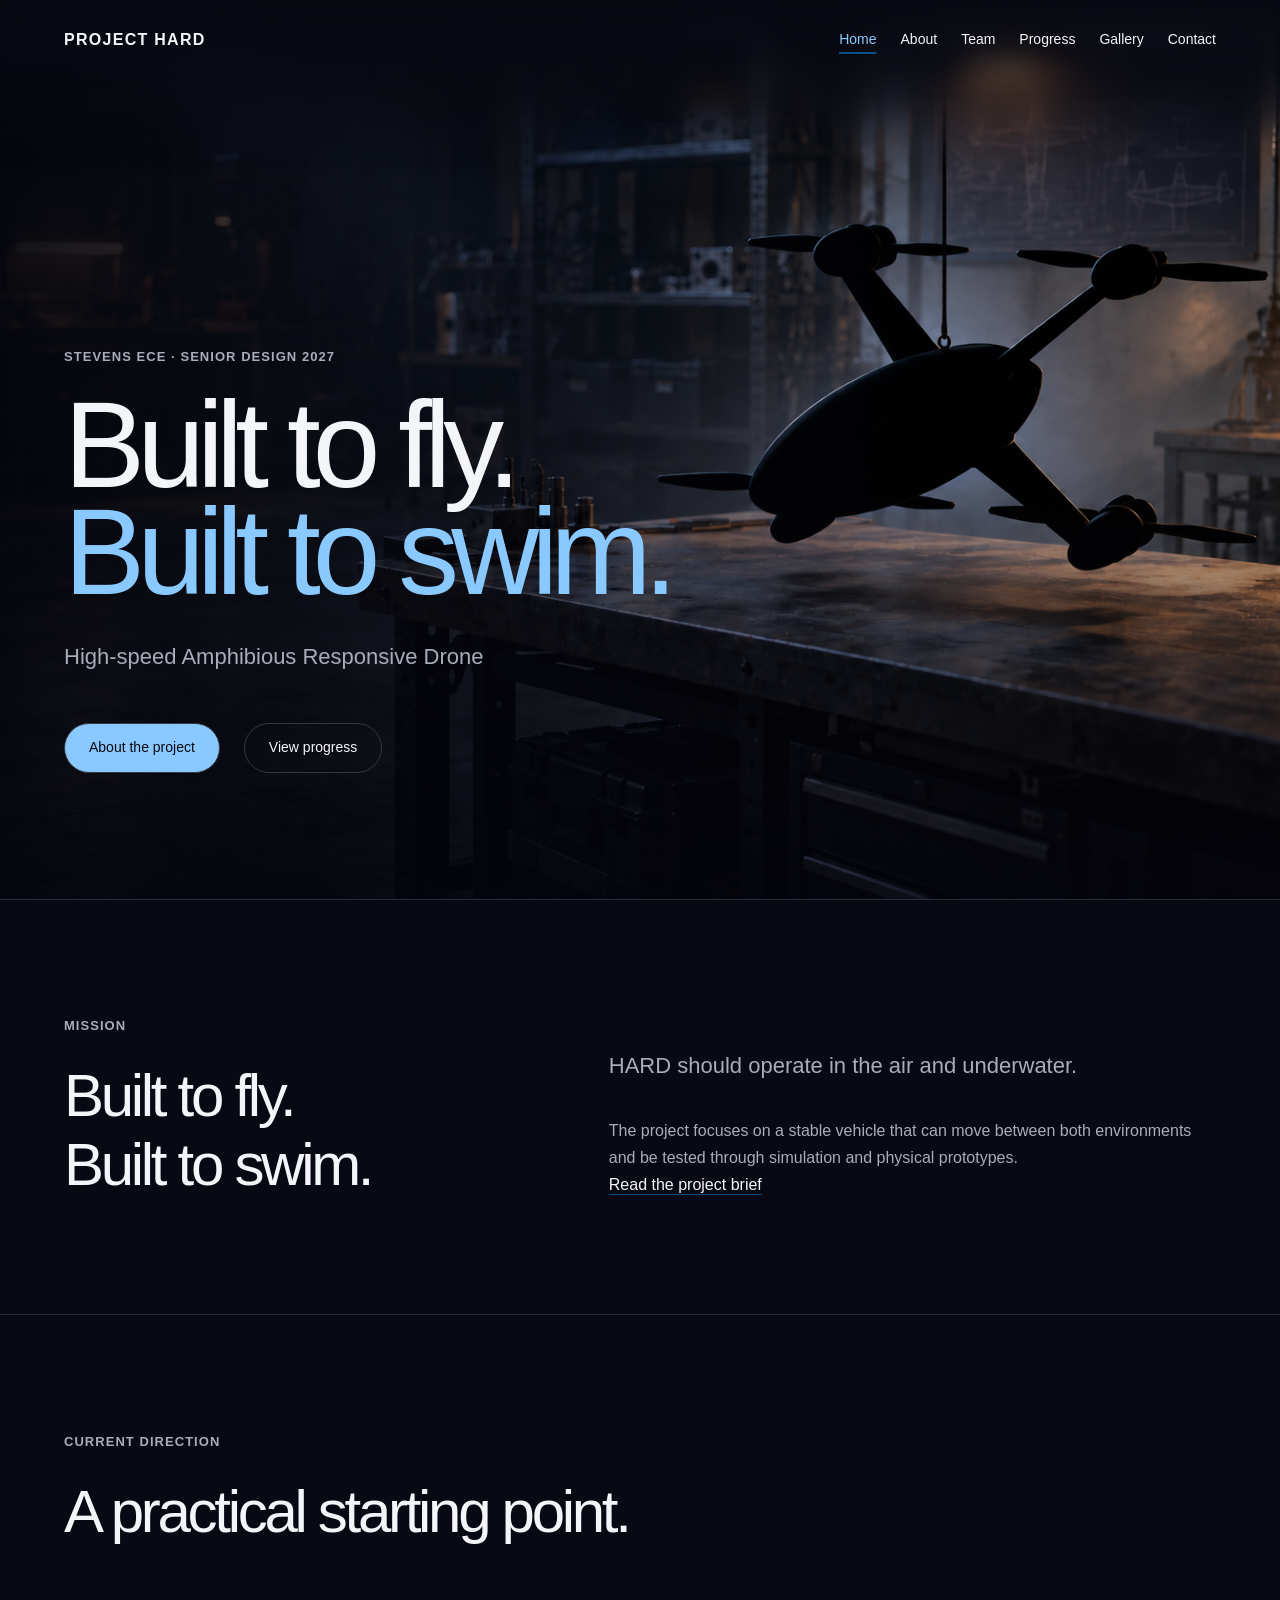
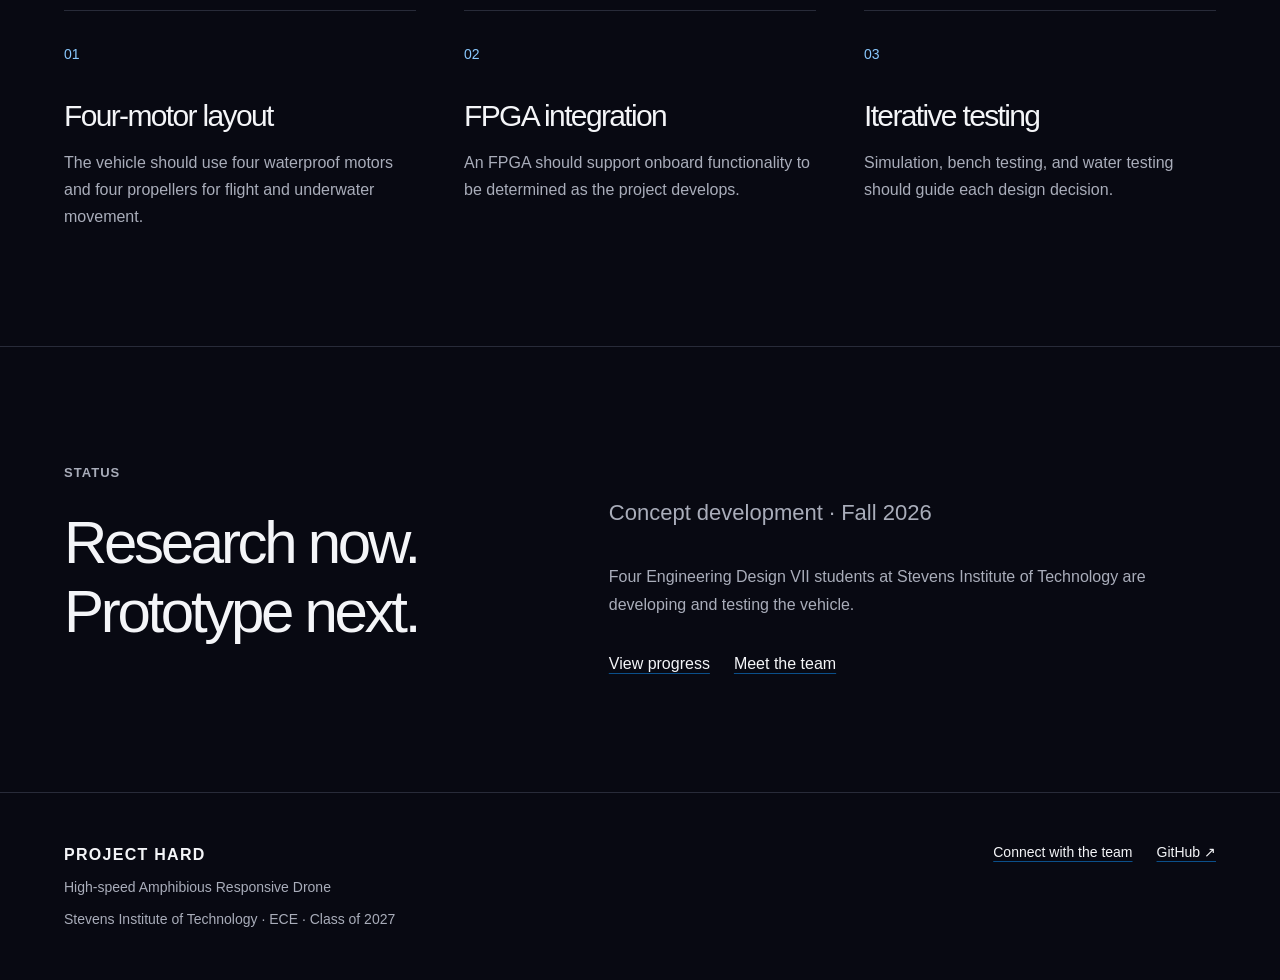
==== commit 9e519ba9: "Refresh project site design and content" ====
--- a/index.html
+++ b/index.html
@@ -9,9 +9,9 @@
   <meta property="og:title" content="A single vehicle. Air and water. | HARD">
   <meta property="og:description" content="HARD is a Stevens senior design project exploring a high-speed amphibious responsive drone. Research and concept phase, Fall 2026.">
   <meta property="og:image" content="https://lennyyanza.github.io/teamhard/assets/img/social-preview.png">
-  <meta property="og:image:alt" content="HARD — High-Speed Amphibious Responsive Drone. Stevens Institute of Technology, Class of 2027.">
+  <meta property="og:image:alt" content="HARD — High-speed Amphibious Responsive Drone. Stevens Institute of Technology, Class of 2027.">
   <meta property="og:url" content="https://lennyyanza.github.io/teamhard/index.html">
-  <meta name="theme-color" content="#0a0c10">
+  <meta name="theme-color" content="#080912">
   <link rel="canonical" href="https://lennyyanza.github.io/teamhard/index.html">
   <link rel="icon" type="image/svg+xml" href="assets/img/favicon.svg">
   <link rel="stylesheet" href="assets/css/reset.css">
@@ -25,30 +25,29 @@
   <header class="site-header" id="site-header"></header>
   <main id="main" tabindex="-1">
     <section class="hero" aria-labelledby="hero-title">
-      <div class="hero-media" aria-hidden="true"><div class="hero-mesh"></div><div class="hero-boundary"></div><img class="hero-wireframe" src="assets/img/hero-wireframe.svg" alt=""></div>
+      <div class="hero-media" aria-hidden="true"><img src="assets/img/hero-workshop-drone-hanging.png" alt=""><div class="hero-shade"></div></div>
       <div class="container hero-content">
-        <p class="eyebrow">Stevens ECE / Senior Design 2027</p>
-        <h1 id="hero-title">A single vehicle<br>that flies, dives,<br>and does both <em>fast.</em></h1>
-        <p class="lead">HARD — High-Speed Amphibious Responsive Drone</p>
-        <div class="actions"><a class="button button-primary" href="design.html">Explore the design <span aria-hidden="true">↗</span></a><a class="button" href="about.html">Why amphibious? <span aria-hidden="true">↗</span></a></div>
+        <p class="eyebrow">Stevens ECE · Senior Design 2027</p>
+        <h1 id="hero-title">Built to fly.<br><em>Built to swim.</em></h1>
+        <p class="lead">High-speed Amphibious Responsive Drone</p>
+        <div class="actions"><a class="button button-primary" href="about.html">About the project</a><a class="button" href="progress.html">View progress</a></div>
       </div>
-      <div class="container hero-meta"><span>Research &amp; concept phase · Fall 2026</span><button class="motion-toggle" type="button" hidden>Pause motion</button><span>01 / AIR &nbsp; — &nbsp; 02 / WATER</span></div>
     </section>
     <section class="section container split reveal">
-      <div><p class="eyebrow">01 / The mission</p><h2>Two environments.<br>One platform.</h2></div>
-      <div class="stack"><p class="lead">Fly to a site. Enter the water. Work below the surface. Return to the air.</p><p class="muted">Our senior design project explores a vehicle built for that complete mission, with speed, stability, and responsive control at its core.</p><a href="about.html">The problem we’re working on ↗</a></div>
+      <div><p class="eyebrow">Mission</p><h2>Built to fly.<br>Built to swim.</h2></div>
+      <div class="stack"><p class="lead">HARD should operate in the air and underwater.</p><p class="muted">The project focuses on a stable vehicle that can move between both environments and be tested through simulation and physical prototypes.</p><a href="about.html">Read the project brief</a></div>
     </section>
     <section class="section rule">
-      <div class="container"><p class="eyebrow">02 / Engineering direction</p><h2>Designed around the transition.</h2>
+      <div class="container"><p class="eyebrow">Current direction</p><h2>A practical starting point.</h2>
         <div class="feature-grid">
-          <article class="reveal"><span class="number">01</span><h3>Shared propulsion</h3><!-- DRAFT: team to review --><p>A single motor selects an aerial or underwater drive path through its direction of rotation.</p></article>
-          <article class="reveal"><span class="number">02</span><h3>Responsive control</h3><!-- DRAFT: team to review --><p>PX4 attitude control and FPGA-based onboard inference bring the two operating modes together.</p></article>
-          <article class="reveal"><span class="number">03</span><h3>Simulation first</h3><!-- DRAFT: team to review --><p>Validate the vehicle model before committing to a physical build, then move from bench to pool to open water.</p></article>
+          <article class="reveal"><span class="number">01</span><h3>Four-motor layout</h3><!-- DRAFT: team to review --><p>The vehicle should use four waterproof motors and four propellers for flight and underwater movement.</p></article>
+          <article class="reveal"><span class="number">02</span><h3>FPGA integration</h3><!-- DRAFT: team to review --><p>An FPGA should support onboard functionality to be determined as the project develops.</p></article>
+          <article class="reveal"><span class="number">03</span><h3>Iterative testing</h3><!-- DRAFT: team to review --><p>Simulation, bench testing, and water testing should guide each design decision.</p></article>
         </div>
       </div>
     </section>
-    <section class="section rule"><div class="container split reveal"><div><p class="eyebrow">03 / In development</p><h2>From first principles<br>to first prototype.</h2></div><div class="stack"><p class="lead">Research and concept phase. Fall 2026.</p><p class="muted">Four students in Engineering Design VII, Department of Electrical and Computer Engineering, Stevens Institute of Technology. No advisor or sponsor is confirmed yet.</p><div class="actions"><a href="progress.html">Follow our progress ↗</a><a href="team.html">Meet the team ↗</a></div></div></div></section>
-    <noscript><div class="container section"><p>This site uses JavaScript to load navigation, team, gallery, design, and progress data. Please enable JavaScript to see that content.</p><p><a href="index.html">Home</a> · <a href="about.html">About</a> · <a href="design.html">Design</a> · <a href="team.html">Team</a> · <a href="progress.html">Progress</a> · <a href="gallery.html">Gallery</a> · <a href="contact.html">Contact</a></p></div></noscript>
+    <section class="section rule"><div class="container split reveal"><div><p class="eyebrow">Status</p><h2>Research now.<br>Prototype next.</h2></div><div class="stack"><p class="lead">Concept development · Fall 2026</p><p class="muted">Four Engineering Design VII students at Stevens Institute of Technology are developing and testing the vehicle.</p><div class="actions"><a href="progress.html">View progress</a><a href="team.html">Meet the team</a></div></div></div></section>
+    <noscript><div class="container section"><p>This site uses JavaScript to load navigation, team, gallery, and progress data. Please enable JavaScript to see that content.</p><p><a href="index.html">Home</a> · <a href="about.html">About</a> · <a href="team.html">Team</a> · <a href="progress.html">Progress</a> · <a href="gallery.html">Gallery</a> · <a href="contact.html">Contact</a></p></div></noscript>
   </main>
   <footer class="site-footer" id="site-footer"></footer>
 </body>
--- a/assets/css/theme.css
+++ b/assets/css/theme.css
@@ -1,42 +1,43 @@
 /* Palette: edit these semantic colors to restyle the entire site. */
 :root {
   color-scheme: dark;
-  --canvas: #0a0c10;
-  --hero-canvas: #0a0c10;
-  --surface: #101720;
-  --text: #e9edf2;
-  --muted: #a9b5c4;
-  --accent: #4da6ff;
-  --line: #303d4c;
-  --nav-bg: #0a0c10e8;
-  --mesh: #163d60;
-  --mesh-deep: #102736;
-  --overlay: #05080deF;
-  --hero-text: #e9edf2;
-  --hero-muted: #b7c8d9;
-  --hero-line: #3b607a;
-  --hero-accent: #74bdff;
+  --canvas: #080912;
+  --hero-canvas: #080912;
+  --surface: #11131e;
+  --text: #f4f5f8;
+  --muted: #a9adba;
+  --accent: #0b4f8a;
+  --accent-bright: #69b8ff;
+  --line: #282b39;
+  --nav-bg: #080912f2;
+  --mesh: #0b4f8a;
+  --mesh-deep: #07345f;
+  --overlay: #03040ae8;
+  --hero-text: #f4f5f8;
+  --hero-muted: #a9adba;
+  --hero-line: #323646;
+  --hero-accent: #8ac9ff;
   --transparent: transparent;
   /* Type: system fonts only; sizes respond without a build step. */
-  --font: -apple-system, BlinkMacSystemFont, "Segoe UI", sans-serif;
-  --mono: ui-monospace, SFMono-Regular, Consolas, monospace;
+  --font: "Helvetica Neue", Helvetica, Arial, sans-serif;
+  --mono: "Helvetica Neue", Helvetica, Arial, sans-serif;
   --text-xs: 0.8125rem;
   --text-sm: 0.875rem;
   --text-base: 1rem;
   --text-lead: clamp(1.125rem, 2vw, 1.375rem);
   --text-h3: clamp(1.375rem, 3vw, 1.875rem);
   --text-h2: clamp(2rem, 4.8vw, 3.75rem);
-  --text-title: clamp(2.75rem, 7vw, 5.5rem);
-  --text-hero: clamp(2.5rem, 8vw, 6.5rem);
-  --weight-light: 300;
+  --text-title: clamp(2.75rem, 6vw, 5.25rem);
+  --text-hero: clamp(3.25rem, 9vw, 7.75rem);
+  --weight-light: 500;
   --weight-normal: 400;
   --weight-medium: 500;
   --weight-bold: 600;
   --leading-tight: 1.05;
   --leading-heading: 1.15;
   --leading-body: 1.7;
-  --tracking-tight: -0.045em;
-  --tracking-label: 0.12em;
+  --tracking-tight: -0.055em;
+  --tracking-label: 0.08em;
   /* Spacing, dimensions, and rules: use these in main.css. */
   --zero: 0;
   --space-1: 0.25rem;
@@ -59,7 +60,7 @@
   --rule: 1px;
   --focus-width: 2px;
   --focus-offset: 5px;
-  --radius: 0.25rem;
+  --radius: 100vmax;
   --pill: 100vmax;
   --reveal-offset: 20px;
   --drift-x: 1.25rem;
@@ -68,8 +69,8 @@
   --duration-reveal: 600ms;
   --duration-drift: 16000ms;
   --ease: cubic-bezier(0.2, 0.65, 0.3, 1);
-  --hero-height: 53rem;
-  --hero-min-height: 46rem;
+  --hero-height: 50rem;
+  --hero-min-height: 42rem;
   --hero-graphic: 49rem;
   --hero-graphic-mobile: 30rem;
   --hero-graphic-offset: -13rem;
@@ -78,16 +79,3 @@
   --grid-size: 3rem;
   --dialog-width: 68rem;
 }
-/* Light mode changes tokens only; hero retains its deliberate deep-water palette. */
-@media (prefers-color-scheme: light) {
-  :root {
-    color-scheme: light;
-    --canvas: #f1f5f8;
-    --surface: #e3ebf1;
-    --text: #142433;
-    --muted: #47596b;
-    --accent: #005fb8;
-    --line: #b8c7d3;
-    --nav-bg: #f1f5f8ed;
-  }
-}
--- a/assets/css/main.css
+++ b/assets/css/main.css
@@ -1,9 +1,11 @@
 /* Foundation: global type, links, and keyboard navigation. */
 html { scroll-behavior: smooth; scroll-padding-top: var(--nav-height); }
+@view-transition { navigation: auto; }
+::view-transition-old(root), ::view-transition-new(root) { animation-duration: 260ms; animation-timing-function: var(--ease); }
 body { background: var(--canvas); color: var(--text); font: var(--text-base)/var(--leading-body) var(--font); }
-a { color: var(--accent); text-underline-offset: var(--space-1); }
-a:hover { text-decoration-thickness: var(--focus-width); }
-:focus-visible { outline: var(--focus-width) solid var(--accent); outline-offset: var(--focus-offset); }
+a { color: inherit; text-decoration-color: var(--accent); text-underline-offset: var(--space-1); }
+a:hover { color: var(--hero-accent); text-decoration-thickness: var(--focus-width); }
+:focus-visible { outline: var(--focus-width) solid var(--accent-bright); outline-offset: var(--focus-offset); }
 button { color: inherit; }
 h1, h2, h3 { font-weight: var(--weight-light); line-height: var(--leading-heading); letter-spacing: var(--tracking-tight); text-wrap: balance; }
 h1 { font-size: var(--text-title); }
@@ -14,50 +16,56 @@
 .container { width: min(calc(100% - var(--gutter) * 2), var(--content-width)); margin-inline: auto; }
 .section { padding-block: var(--section-space); }
 .rule { border-top: var(--rule) solid var(--line); }
-.eyebrow { color: var(--muted); font: var(--text-xs)/var(--leading-body) var(--mono); letter-spacing: var(--tracking-label); text-transform: uppercase; margin-bottom: var(--space-5); }
+.eyebrow { color: var(--muted); font: var(--text-xs)/var(--leading-body) var(--mono); font-weight: var(--weight-bold); letter-spacing: var(--tracking-label); text-transform: uppercase; margin-bottom: var(--space-5); }
 .lead { color: var(--muted); font-size: var(--text-lead); margin-top: var(--space-6); }
 .muted { color: var(--muted); }
 .skip-link { position: fixed; top: var(--space-4); left: var(--space-4); z-index: 100; padding: var(--space-3) var(--space-5); background: var(--canvas); transform: translateY(-200%); }
 .skip-link:focus { transform: translateY(0); }
 /* Shared header: all page links are edited in partials/header.html. */
-.site-header { position: fixed; inset: var(--zero) var(--zero) auto; z-index: 20; min-height: var(--nav-height); background: var(--canvas); border-bottom: var(--rule) solid var(--transparent); transition: background var(--duration-fast), border-color var(--duration-fast); }
-.home .site-header:not(.is-scrolled):not(.menu-open) { background: var(--transparent); color: var(--hero-text); }
+.site-header { position: fixed; inset: var(--zero) var(--zero) auto; z-index: 20; isolation: isolate; min-height: var(--nav-height); background: var(--nav-bg); border-bottom: var(--rule) solid var(--line); transition: background var(--duration-fast), border-color var(--duration-fast); }
+.home .site-header:not(.is-scrolled):not(.menu-open) { background: var(--transparent); color: var(--text); border-color: var(--transparent); }
+.home .site-header:not(.is-scrolled):not(.menu-open)::before { content: ""; position: absolute; z-index: -1; pointer-events: none; inset: 0 0 -6rem; background: linear-gradient(180deg, rgba(8, 9, 18, 0.98) 0%, rgba(8, 9, 18, 0.86) 30%, rgba(8, 9, 18, 0.5) 62%, rgba(8, 9, 18, 0.16) 84%, transparent 100%); backdrop-filter: blur(14px); -webkit-backdrop-filter: blur(14px); -webkit-mask-image: linear-gradient(180deg, #000 0%, rgba(0, 0, 0, 0.9) 55%, transparent 100%); mask-image: linear-gradient(180deg, #000 0%, rgba(0, 0, 0, 0.9) 55%, transparent 100%); }
 .site-header.is-scrolled { background: var(--nav-bg); backdrop-filter: blur(var(--space-3)); border-color: var(--line); }
 .nav-shell { min-height: var(--nav-height); display: flex; align-items: center; justify-content: space-between; gap: var(--space-5); }
-.brand { font-size: var(--text-lead); font-weight: var(--weight-bold); color: inherit; text-decoration: none; letter-spacing: var(--tracking-label); }
-.brand span { color: var(--accent); }
-.nav-links { display: none; list-style: none; margin: var(--zero); padding: var(--space-4) var(--gutter) var(--space-6); position: absolute; top: 100%; left: var(--zero); width: 100%; background: var(--canvas); color: var(--text); border-bottom: var(--rule) solid var(--line); }
-.nav-links.is-open { display: grid; gap: var(--space-2); }
-.nav-links a { display: block; padding-block: var(--space-2); color: inherit; text-decoration: none; font-size: var(--text-sm); }
-.nav-links a[aria-current] { color: var(--accent); text-decoration: underline; text-underline-offset: var(--space-2); }
+.brand { font-size: var(--text-base); font-weight: 700; color: inherit; text-decoration: none; letter-spacing: 0.08em; }
+.brand span { color: var(--hero-accent); }
+.nav-links { display: grid; gap: var(--space-2); list-style: none; margin: var(--zero); padding: var(--space-4) var(--gutter) var(--space-6); position: absolute; top: 100%; left: var(--zero); width: 100%; max-height: 0; overflow: hidden; visibility: hidden; opacity: 0; transform: translateY(-0.5rem); pointer-events: none; background: var(--canvas); color: var(--text); border-bottom: var(--rule) solid var(--line); transition: max-height 320ms var(--ease), opacity var(--duration-fast), transform var(--duration-fast), visibility var(--duration-fast); }
+.nav-links.is-open { max-height: 28rem; visibility: visible; opacity: 1; transform: translateY(0); pointer-events: auto; }
+.nav-links a { display: block; padding-block: var(--space-2); color: inherit; text-decoration: none; font-size: var(--text-sm); transition: color var(--duration-fast), opacity var(--duration-fast); }
+.nav-links a:hover { opacity: 0.72; }
+.nav-links a[aria-current] { color: var(--text); text-decoration: underline; text-decoration-color: var(--accent); text-decoration-thickness: 2px; text-underline-offset: var(--space-2); }
 .menu-toggle { background: var(--transparent); border: var(--rule) solid var(--line); padding: var(--space-2) var(--space-4); border-radius: var(--radius); min-height: var(--control-size); }
 /* Hero: a media wrapper makes the generated scene replaceable in one line. */
-.hero { position: relative; overflow: hidden; min-height: var(--hero-min-height); height: min(100svh, var(--hero-height)); background: var(--hero-canvas); color: var(--hero-text); display: flex; align-items: center; }
+.hero { position: relative; overflow: hidden; min-height: var(--hero-min-height); height: 100svh; max-height: 67.5rem; background: var(--hero-canvas); color: var(--hero-text); display: flex; align-items: flex-end; border-bottom: var(--rule) solid var(--line); }
 .hero-media { position: absolute; inset: var(--zero); overflow: hidden; }
 .hero-media > video, .hero-media > img:not(.hero-wireframe) { width: 100%; height: 100%; object-fit: cover; }
-.hero-mesh { position: absolute; inset: var(--zero); background: radial-gradient(ellipse at 80% 36%, var(--mesh), var(--transparent) 53%), radial-gradient(ellipse at 55% 100%, var(--mesh-deep), var(--transparent) 65%); }
-.hero-wireframe { position: absolute; width: var(--hero-graphic-mobile); max-width: none; right: var(--hero-graphic-offset); top: var(--hero-graphic-top-mobile); opacity: 0.65; }
-.hero-boundary { position: absolute; top: 61%; width: 100%; border-top: var(--rule) solid var(--hero-line); height: 39%; background: linear-gradient(var(--transparent), var(--mesh-deep)); }
-.hero-content { position: relative; z-index: 1; padding-top: var(--space-9); padding-bottom: var(--space-10); pointer-events: none; }
+.hero-shade { position: absolute; inset: 0; background: linear-gradient(90deg, rgba(4, 5, 12, 0.94) 0%, rgba(4, 5, 12, 0.66) 42%, rgba(4, 5, 12, 0.18) 72%), linear-gradient(0deg, rgba(4, 5, 12, 0.78) 0%, transparent 48%); }
+.hero-mesh { display: none; }
+.hero-wireframe { position: absolute; width: var(--hero-graphic-mobile); max-width: none; right: var(--hero-graphic-offset); top: var(--hero-graphic-top-mobile); opacity: 0.25; filter: grayscale(1) invert(1); }
+.hero-boundary { display: none; }
+.hero-content { position: relative; z-index: 1; padding-top: calc(var(--nav-height) + var(--space-8)); padding-bottom: clamp(7rem, 14vh, 10rem); pointer-events: none; }
 .hero-content a { pointer-events: auto; }
-.hero h1 { font-size: var(--text-hero); max-width: var(--hero-copy); line-height: var(--leading-tight); }
+.hero h1 { font-size: clamp(3.6rem, 9.5vw, 8.5rem); max-width: 69rem; line-height: 0.88; letter-spacing: -0.065em; }
 .hero h1 em { color: var(--hero-accent); font-style: normal; }
 .hero .eyebrow, .hero .lead { color: var(--hero-muted); }
-.hero .lead { max-width: var(--copy-width); font-size: var(--text-base); }
+.hero .lead { max-width: var(--copy-width); font-size: var(--text-lead); }
 .hero-meta { position: absolute; inset: auto var(--zero) var(--space-6); display: flex; justify-content: space-between; flex-wrap: wrap; gap: var(--space-3); font: var(--text-xs)/var(--leading-body) var(--mono); color: var(--hero-muted); }
 .actions { display: flex; flex-wrap: wrap; gap: var(--space-5); margin-top: var(--space-7); }
-.button { display: inline-flex; align-items: center; justify-content: center; gap: var(--space-5); min-height: var(--control-size); padding: var(--space-3) var(--space-5); border: var(--rule) solid var(--line); border-radius: var(--radius); color: var(--text); background: var(--transparent); text-decoration: none; font-size: var(--text-sm); }
-.button-primary { color: var(--canvas); background: var(--accent); border-color: var(--accent); }
+.button { display: inline-flex; align-items: center; justify-content: center; gap: var(--space-5); min-height: var(--control-size); padding: var(--space-3) var(--space-5); border: var(--rule) solid var(--text); border-radius: var(--radius); color: var(--text); background: var(--transparent); text-decoration: none; font-size: var(--text-sm); font-weight: var(--weight-medium); }
+.button { transition: color var(--duration-fast), background var(--duration-fast), border-color var(--duration-fast), transform var(--duration-fast); }
+.button:hover { color: var(--text); background: var(--surface); border-color: var(--hero-accent); transform: translateY(-2px); }
+.button-primary { color: #fff; background: var(--accent); border-color: var(--hero-accent); }
 .hero .button { color: var(--hero-text); border-color: var(--hero-line); }
 .hero .button-primary { background: var(--hero-accent); color: var(--hero-canvas); }
 /* Editorial layout: separate content with space and hairline rules. */
-.page-heading { padding-top: calc(var(--nav-height) + var(--section-space)); padding-bottom: var(--section-space); }
+.page-heading { padding-top: calc(var(--nav-height) + var(--section-space)); padding-bottom: var(--section-space); min-height: min(70svh, 44rem); display: flex; flex-direction: column; justify-content: flex-end; }
+.page-heading h1 { font-size: clamp(3.75rem, 9vw, 8rem); line-height: 0.92; max-width: 64rem; }
 .split { display: grid; gap: var(--space-7); }
 .stack > * + * { margin-top: var(--space-6); }
 .feature-grid { display: grid; gap: var(--space-7); margin-top: var(--space-8); }
-.feature-grid article { border-top: var(--rule) solid var(--line); padding-top: var(--space-5); }
+.feature-grid article { border-top: var(--rule) solid var(--line); padding-top: var(--space-6); }
 .feature-grid p { color: var(--muted); margin-top: var(--space-4); }
-.number { display: block; color: var(--accent); font: var(--text-sm)/var(--leading-body) var(--mono); margin-bottom: var(--space-6); }
+.number { display: block; color: var(--hero-accent); font: var(--text-sm)/var(--leading-body) var(--mono); margin-bottom: var(--space-6); }
 .requirements { list-style: none; display: flex; flex-wrap: wrap; gap: var(--space-3) var(--space-6); margin: var(--space-7) var(--zero) var(--zero); padding: var(--zero); }
 .requirements li { padding-block: var(--space-3); border-bottom: var(--rule) solid var(--line); }
 .subsystem { padding-block: var(--space-7); border-top: var(--rule) solid var(--line); display: grid; gap: var(--space-6); scroll-margin-top: var(--nav-height); }
@@ -66,7 +74,7 @@
 .subsystem-nav { display: flex; flex-wrap: wrap; gap: var(--space-3) var(--space-6); margin-top: var(--space-7); }
 /* Team: initial portraits can be replaced by photos in data/team.json. */
 .team-grid { display: grid; gap: var(--space-8) var(--space-6); }
-.portrait { position: relative; background: var(--surface); aspect-ratio: 1; display: grid; place-items: center; margin-bottom: var(--space-6); overflow: hidden; }
+.portrait { position: relative; background: var(--surface); aspect-ratio: 4 / 5; display: grid; place-items: center; margin-bottom: var(--space-5); overflow: hidden; border-radius: 1.25rem; }
 .portrait img { width: 100%; height: 100%; object-fit: cover; position: absolute; inset: var(--zero); }
 .initials { font-size: var(--text-title); color: var(--muted); font-weight: var(--weight-light); }
 .team-card .eyebrow { margin: var(--space-3) var(--zero); }
@@ -76,15 +84,17 @@
 .milestone { border-top: var(--rule) solid var(--line); padding-block: var(--space-6); display: grid; gap: var(--space-5); }
 .milestone p { margin-top: var(--space-3); color: var(--muted); }
 .status { display: inline-block; font: var(--text-sm)/var(--leading-body) var(--mono); color: var(--muted); margin-top: var(--space-3); }
-.status.complete, .status.in-progress { color: var(--accent); }
+.status.complete, .status.in-progress { color: var(--hero-accent); }
 /* Gallery: filter buttons, technical placeholders, and native modal dialog. */
 .filters { display: flex; flex-wrap: wrap; gap: var(--space-2); margin-bottom: var(--space-6); }
-.filter { border: var(--rule) solid var(--line); background: var(--transparent); padding: var(--space-2) var(--space-5); border-radius: var(--pill); min-height: var(--control-size); }
-.filter[aria-pressed="true"] { background: var(--accent); color: var(--canvas); border-color: var(--accent); }
+.filter { border: var(--rule) solid var(--line); background: var(--transparent); padding: var(--space-2) var(--space-5); border-radius: var(--radius); min-height: var(--control-size); }
+.filter { transition: color var(--duration-fast), background var(--duration-fast), border-color var(--duration-fast), transform var(--duration-fast); }
+.filter:hover { border-color: var(--hero-accent); transform: translateY(-1px); }
+.filter[aria-pressed="true"] { background: var(--accent); color: var(--text); border-color: var(--hero-accent); }
 .gallery-count { color: var(--muted); font-size: var(--text-sm); margin-bottom: var(--space-6); }
 .gallery-grid { display: grid; gap: var(--space-7) var(--space-6); }
 .gallery-open { display: block; border: var(--zero); padding: var(--zero); width: 100%; background: var(--surface); }
-.blueprint { display: grid; place-items: center; aspect-ratio: 4 / 3; background-color: var(--surface); background-image: linear-gradient(var(--line) var(--rule), var(--transparent) var(--rule)), linear-gradient(90deg, var(--line) var(--rule), var(--transparent) var(--rule)); background-size: var(--grid-size) var(--grid-size); color: var(--muted); }
+.blueprint { display: grid; place-items: center; aspect-ratio: 4 / 3; background: var(--surface); border: var(--rule) solid var(--line); border-radius: 1.25rem; color: var(--muted); font-size: var(--text-sm); letter-spacing: var(--tracking-label); text-transform: uppercase; }
 .blueprint img { width: 100%; height: 100%; object-fit: cover; }
 .gallery-grid figcaption { margin-top: var(--space-4); color: var(--muted); font-size: var(--text-sm); }
 .lightbox { width: min(calc(100% - var(--gutter)), var(--dialog-width)); max-height: 90svh; padding: var(--space-5); background: var(--canvas); color: var(--text); border: var(--rule) solid var(--line); border-radius: var(--radius); }
@@ -110,7 +120,7 @@
 /* Layout breakpoint: 768px matches the navigation media query in include.js. */
 @media (min-width: 768px) {
   .menu-toggle { display: none; }
-  .nav-links, .nav-links.is-open { display: flex; position: static; width: auto; background: var(--transparent); color: inherit; border: var(--zero); padding: var(--zero); gap: var(--space-5); }
+  .nav-links, .nav-links.is-open { display: flex; position: static; width: auto; max-height: none; overflow: visible; visibility: visible; opacity: 1; transform: none; pointer-events: auto; background: var(--transparent); color: inherit; border: var(--zero); padding: var(--zero); gap: var(--space-5); }
   .split { grid-template-columns: 0.85fr 1.15fr; gap: var(--space-9); }
   .feature-grid { grid-template-columns: repeat(3, 1fr); }
   .team-grid, .gallery-grid { grid-template-columns: repeat(2, 1fr); }
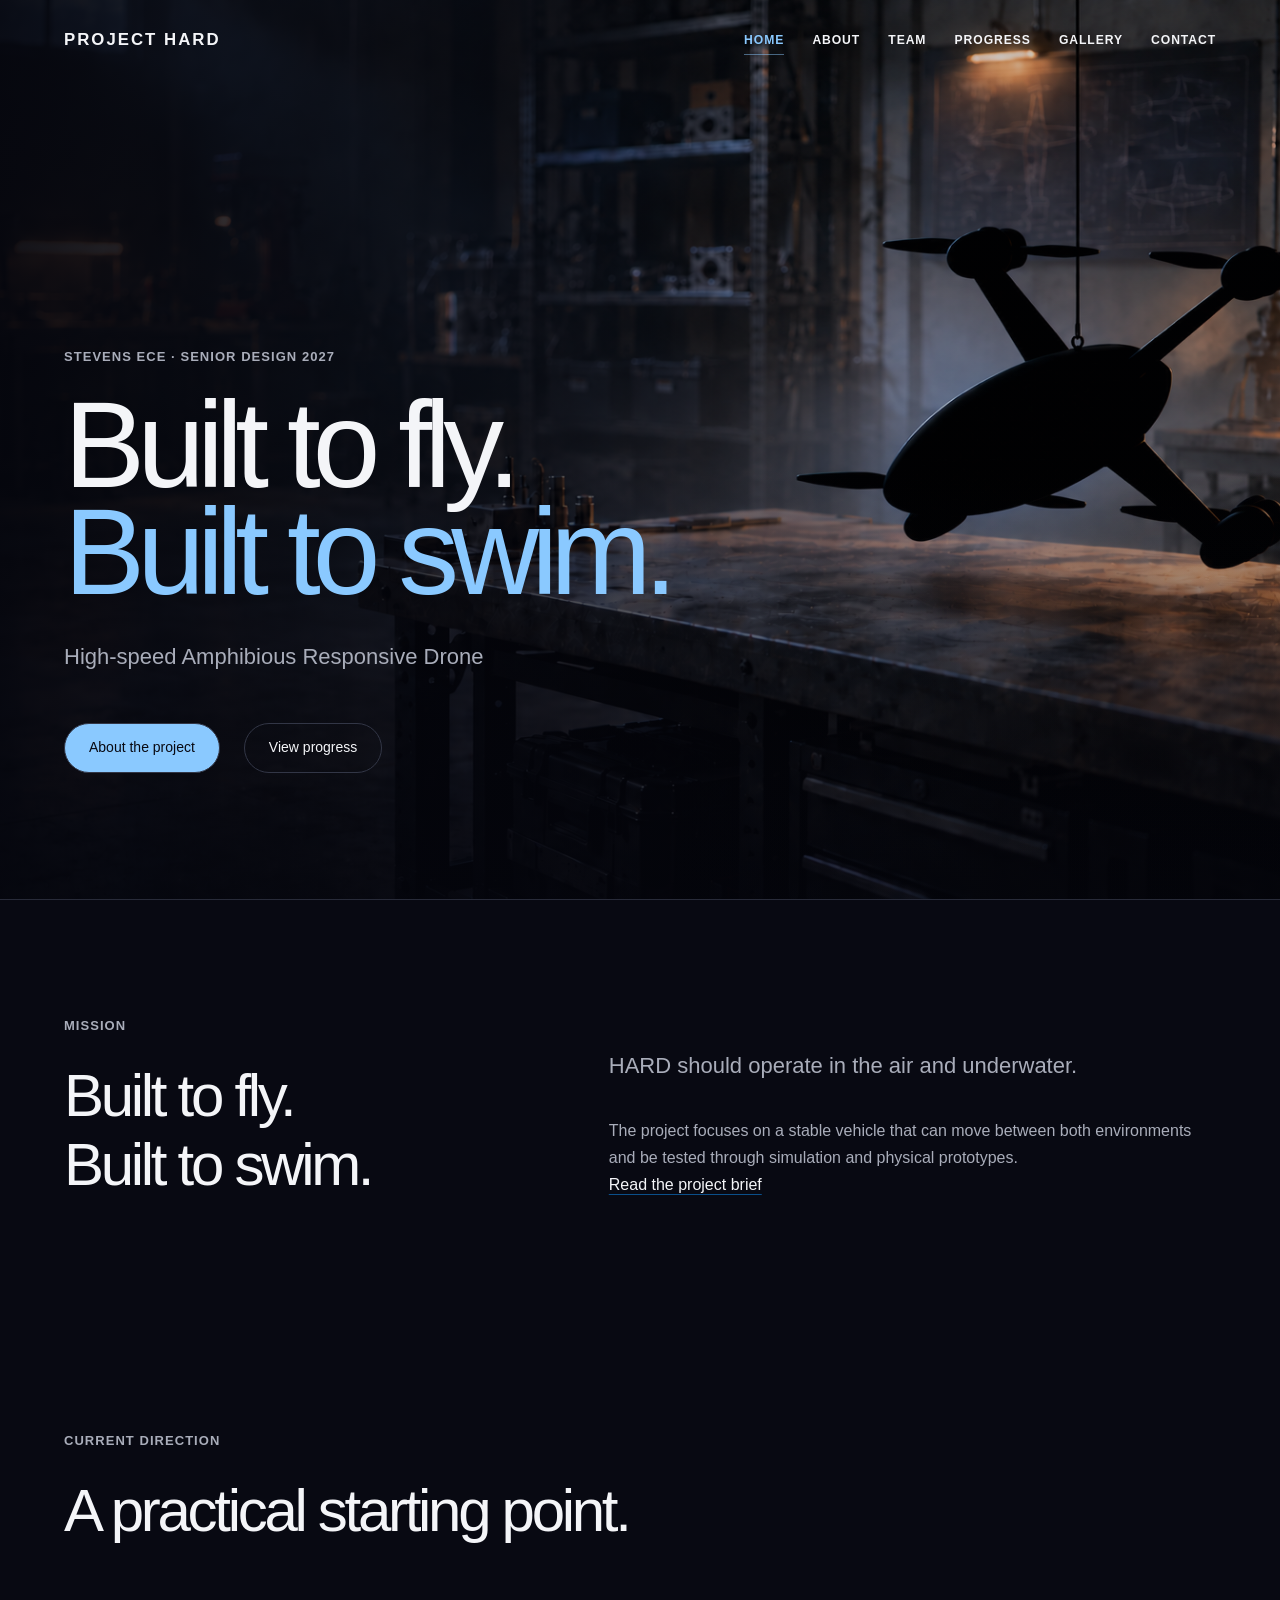
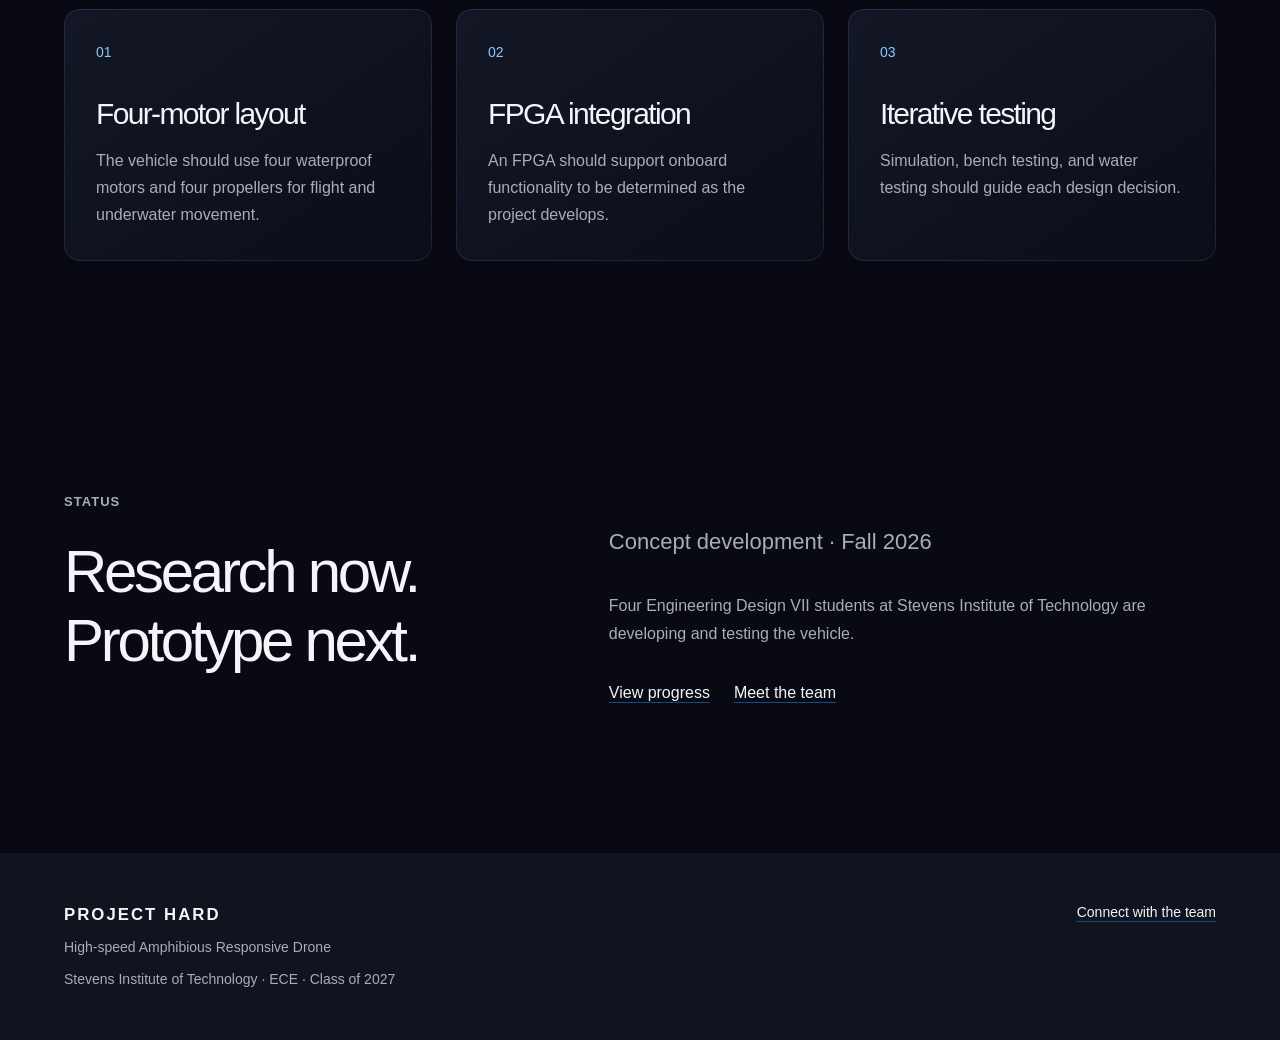
==== commit 8e053a24: "Refresh layout surfaces and hero placement" ====
--- a/index.html
+++ b/index.html
@@ -25,7 +25,7 @@
   <header class="site-header" id="site-header"></header>
   <main id="main" tabindex="-1">
     <section class="hero" aria-labelledby="hero-title">
-      <div class="hero-media" aria-hidden="true"><img src="assets/img/hero-workshop-drone-hanging.png" alt=""><div class="hero-shade"></div></div>
+      <div class="hero-media" aria-hidden="true"><img src="assets/img/hero-workshop-drone-hanging-far-right.png" alt=""><div class="hero-shade"></div></div>
       <div class="container hero-content">
         <p class="eyebrow">Stevens ECE · Senior Design 2027</p>
         <h1 id="hero-title">Built to fly.<br><em>Built to swim.</em></h1>
--- a/assets/css/main.css
+++ b/assets/css/main.css
@@ -15,26 +15,39 @@
 p + p { margin-top: var(--space-5); }
 .container { width: min(calc(100% - var(--gutter) * 2), var(--content-width)); margin-inline: auto; }
 .section { padding-block: var(--section-space); }
-.rule { border-top: var(--rule) solid var(--line); }
+.rule { border-top: 0; }
 .eyebrow { color: var(--muted); font: var(--text-xs)/var(--leading-body) var(--mono); font-weight: var(--weight-bold); letter-spacing: var(--tracking-label); text-transform: uppercase; margin-bottom: var(--space-5); }
 .lead { color: var(--muted); font-size: var(--text-lead); margin-top: var(--space-6); }
 .muted { color: var(--muted); }
 .skip-link { position: fixed; top: var(--space-4); left: var(--space-4); z-index: 100; padding: var(--space-3) var(--space-5); background: var(--canvas); transform: translateY(-200%); }
 .skip-link:focus { transform: translateY(0); }
 /* Shared header: all page links are edited in partials/header.html. */
-.site-header { position: fixed; inset: var(--zero) var(--zero) auto; z-index: 20; isolation: isolate; min-height: var(--nav-height); background: var(--nav-bg); border-bottom: var(--rule) solid var(--line); transition: background var(--duration-fast), border-color var(--duration-fast); }
-.home .site-header:not(.is-scrolled):not(.menu-open) { background: var(--transparent); color: var(--text); border-color: var(--transparent); }
-.home .site-header:not(.is-scrolled):not(.menu-open)::before { content: ""; position: absolute; z-index: -1; pointer-events: none; inset: 0 0 -6rem; background: linear-gradient(180deg, rgba(8, 9, 18, 0.98) 0%, rgba(8, 9, 18, 0.86) 30%, rgba(8, 9, 18, 0.5) 62%, rgba(8, 9, 18, 0.16) 84%, transparent 100%); backdrop-filter: blur(14px); -webkit-backdrop-filter: blur(14px); -webkit-mask-image: linear-gradient(180deg, #000 0%, rgba(0, 0, 0, 0.9) 55%, transparent 100%); mask-image: linear-gradient(180deg, #000 0%, rgba(0, 0, 0, 0.9) 55%, transparent 100%); }
+.site-header { position: fixed; inset: var(--zero) var(--zero) auto; z-index: 20; isolation: isolate; min-height: var(--nav-height); background: var(--nav-bg); border-bottom: var(--rule) solid var(--line); transition: background var(--duration-fast), border-color var(--duration-fast), opacity 420ms var(--ease); }
+.site-header.is-away { opacity: 0; pointer-events: none; }
+.home .site-header:not(.menu-open) { background: transparent; color: var(--text); border-color: transparent; }
 .site-header.is-scrolled { background: var(--nav-bg); backdrop-filter: blur(var(--space-3)); border-color: var(--line); }
-.nav-shell { min-height: var(--nav-height); display: flex; align-items: center; justify-content: space-between; gap: var(--space-5); }
-.brand { font-size: var(--text-base); font-weight: 700; color: inherit; text-decoration: none; letter-spacing: 0.08em; }
+.home .site-header.is-scrolled:not(.menu-open) { background: transparent; border-color: transparent; backdrop-filter: none; box-shadow: none; }
+.nav-shell { min-height: var(--nav-height); display: flex; align-items: center; justify-content: space-between; gap: clamp(2rem, 5vw, 5rem); }
+.brand { flex: 0 0 auto; font-size: 1.05rem; font-weight: 700; color: inherit; text-decoration: none; letter-spacing: 0.12em; line-height: 1; }
 .brand span { color: var(--hero-accent); }
 .nav-links { display: grid; gap: var(--space-2); list-style: none; margin: var(--zero); padding: var(--space-4) var(--gutter) var(--space-6); position: absolute; top: 100%; left: var(--zero); width: 100%; max-height: 0; overflow: hidden; visibility: hidden; opacity: 0; transform: translateY(-0.5rem); pointer-events: none; background: var(--canvas); color: var(--text); border-bottom: var(--rule) solid var(--line); transition: max-height 320ms var(--ease), opacity var(--duration-fast), transform var(--duration-fast), visibility var(--duration-fast); }
 .nav-links.is-open { max-height: 28rem; visibility: visible; opacity: 1; transform: translateY(0); pointer-events: auto; }
-.nav-links a { display: block; padding-block: var(--space-2); color: inherit; text-decoration: none; font-size: var(--text-sm); transition: color var(--duration-fast), opacity var(--duration-fast); }
-.nav-links a:hover { opacity: 0.72; }
-.nav-links a[aria-current] { color: var(--text); text-decoration: underline; text-decoration-color: var(--accent); text-decoration-thickness: 2px; text-underline-offset: var(--space-2); }
-.menu-toggle { background: var(--transparent); border: var(--rule) solid var(--line); padding: var(--space-2) var(--space-4); border-radius: var(--radius); min-height: var(--control-size); }
+.nav-links a { position: relative; display: block; padding-block: var(--space-2); color: inherit; text-decoration: none; font-size: 0.76rem; font-weight: 700; letter-spacing: 0.075em; text-transform: uppercase; transition: color var(--duration-fast); }
+.nav-links a::after { content: ""; position: absolute; left: 0; right: 0; bottom: 0.2rem; height: 1px; background: currentColor; transform: scaleX(0); transform-origin: right center; transition: transform 340ms var(--ease); }
+.nav-links a:hover::after, .nav-links a:focus-visible::after { transform: scaleX(1); transform-origin: left center; }
+.nav-links a[aria-current] { color: var(--text); }
+.nav-links a[aria-current]::after { transform: scaleX(1); opacity: 0.48; }
+.menu-toggle { width: var(--control-size); height: var(--control-size); display: grid; place-content: center; gap: 5px; background: var(--transparent); border: 0; padding: var(--space-2); }
+.menu-toggle span { display: block; width: 1.45rem; height: 1px; background: currentColor; transform-origin: center; transition: transform 320ms var(--ease), opacity 220ms ease; }
+.menu-toggle[aria-expanded="true"] span:nth-child(1) { transform: translateY(6px) rotate(45deg); }
+.menu-toggle[aria-expanded="true"] span:nth-child(2) { opacity: 0; transform: scaleX(0); }
+.menu-toggle[aria-expanded="true"] span:nth-child(3) { transform: translateY(-6px) rotate(-45deg); }
+.site-header .brand, .site-header .menu-toggle, .site-header .nav-links li { animation: nav-enter 620ms var(--ease) both; }
+.site-header .nav-links li:nth-child(2) { animation-delay: 45ms; }
+.site-header .nav-links li:nth-child(3) { animation-delay: 90ms; }
+.site-header .nav-links li:nth-child(4) { animation-delay: 135ms; }
+.site-header .nav-links li:nth-child(5) { animation-delay: 180ms; }
+.site-header .nav-links li:nth-child(6) { animation-delay: 225ms; }
 /* Hero: a media wrapper makes the generated scene replaceable in one line. */
 .hero { position: relative; overflow: hidden; min-height: var(--hero-min-height); height: 100svh; max-height: 67.5rem; background: var(--hero-canvas); color: var(--hero-text); display: flex; align-items: flex-end; border-bottom: var(--rule) solid var(--line); }
 .hero-media { position: absolute; inset: var(--zero); overflow: hidden; }
@@ -57,18 +70,18 @@
 .button-primary { color: #fff; background: var(--accent); border-color: var(--hero-accent); }
 .hero .button { color: var(--hero-text); border-color: var(--hero-line); }
 .hero .button-primary { background: var(--hero-accent); color: var(--hero-canvas); }
-/* Editorial layout: separate content with space and hairline rules. */
+/* Editorial layout: separate content with space and softly surfaced groups. */
 .page-heading { padding-top: calc(var(--nav-height) + var(--section-space)); padding-bottom: var(--section-space); min-height: min(70svh, 44rem); display: flex; flex-direction: column; justify-content: flex-end; }
 .page-heading h1 { font-size: clamp(3.75rem, 9vw, 8rem); line-height: 0.92; max-width: 64rem; }
 .split { display: grid; gap: var(--space-7); }
 .stack > * + * { margin-top: var(--space-6); }
-.feature-grid { display: grid; gap: var(--space-7); margin-top: var(--space-8); }
-.feature-grid article { border-top: var(--rule) solid var(--line); padding-top: var(--space-6); }
+.feature-grid { display: grid; gap: var(--space-5); margin-top: var(--space-8); }
+.feature-grid article { min-height: 100%; padding: var(--space-6); background: linear-gradient(145deg, rgba(20, 24, 38, 0.94), rgba(12, 15, 27, 0.8)); border-radius: 1rem; box-shadow: inset 0 0 0 var(--rule) rgba(138, 201, 255, 0.12); }
 .feature-grid p { color: var(--muted); margin-top: var(--space-4); }
 .number { display: block; color: var(--hero-accent); font: var(--text-sm)/var(--leading-body) var(--mono); margin-bottom: var(--space-6); }
-.requirements { list-style: none; display: flex; flex-wrap: wrap; gap: var(--space-3) var(--space-6); margin: var(--space-7) var(--zero) var(--zero); padding: var(--zero); }
-.requirements li { padding-block: var(--space-3); border-bottom: var(--rule) solid var(--line); }
-.subsystem { padding-block: var(--space-7); border-top: var(--rule) solid var(--line); display: grid; gap: var(--space-6); scroll-margin-top: var(--nav-height); }
+.requirements { list-style: none; display: grid; grid-template-columns: repeat(auto-fit, minmax(min(100%, 15rem), 1fr)); gap: var(--space-3); margin: var(--space-7) var(--zero) var(--zero); padding: var(--zero); }
+.requirements li { display: flex; align-items: center; min-height: 4.5rem; padding: var(--space-4) var(--space-5); background: var(--surface); border-radius: 0.9rem; box-shadow: inset 0 0 0 var(--rule) rgba(138, 201, 255, 0.13); }
+.subsystem { padding: var(--space-7); background: var(--surface); border-radius: 1rem; box-shadow: inset 0 0 0 var(--rule) rgba(138, 201, 255, 0.1); display: grid; gap: var(--space-6); scroll-margin-top: var(--nav-height); }
 .subsystem p { color: var(--muted); }
 .subsystem .summary { color: var(--text); font-size: var(--text-lead); margin-bottom: var(--space-5); }
 .subsystem-nav { display: flex; flex-wrap: wrap; gap: var(--space-3) var(--space-6); margin-top: var(--space-7); }
@@ -80,8 +93,8 @@
 .team-card .eyebrow { margin: var(--space-3) var(--zero); }
 .team-card .profile-link { display: inline-block; padding-block: var(--space-3); margin-top: var(--space-3); }
 /* Timeline: statuses include words, so color is never the sole signal. */
-.timeline { list-style: none; padding: var(--zero); margin: var(--zero); }
-.milestone { border-top: var(--rule) solid var(--line); padding-block: var(--space-6); display: grid; gap: var(--space-5); }
+.timeline { list-style: none; padding: var(--zero); margin: var(--zero); display: grid; gap: var(--space-3); }
+.milestone { padding: var(--space-6); background: var(--surface); border-radius: 1rem; box-shadow: inset 0 0 0 var(--rule) rgba(138, 201, 255, 0.1); display: grid; gap: var(--space-5); }
 .milestone p { margin-top: var(--space-3); color: var(--muted); }
 .status { display: inline-block; font: var(--text-sm)/var(--leading-body) var(--mono); color: var(--muted); margin-top: var(--space-3); }
 .status.complete, .status.in-progress { color: var(--hero-accent); }
@@ -107,7 +120,7 @@
 .lightbox-controls { display: flex; justify-content: space-between; gap: var(--space-4); margin-top: var(--space-5); }
 body.modal-open { overflow: hidden; }
 /* Shared footer and useful empty/error states. */
-.site-footer { border-top: var(--rule) solid var(--line); padding-block: var(--space-7); }
+.site-footer { margin-top: var(--space-6); padding-block: var(--space-7); background: var(--surface); }
 .footer-grid { display: flex; flex-wrap: wrap; justify-content: space-between; gap: var(--space-6); }
 .footer-grid p { color: var(--muted); font-size: var(--text-sm); margin-top: var(--space-2); }
 .footer-links { display: flex; flex-wrap: wrap; gap: var(--space-5); align-items: flex-start; font-size: var(--text-sm); }
@@ -117,10 +130,12 @@
 .reveal { transition: opacity var(--duration-reveal) var(--ease), transform var(--duration-reveal) var(--ease); }
 @keyframes mesh-drift { to { transform: scale(1.08) translateX(var(--drift-x)); } }
 @keyframes wire-drift { to { transform: translate(var(--drift-x), var(--drift-y)) rotate(2deg); } }
+@keyframes nav-enter { from { opacity: 0; transform: translateY(-0.85rem); } to { opacity: 1; transform: translateY(0); } }
 /* Layout breakpoint: 768px matches the navigation media query in include.js. */
 @media (min-width: 768px) {
   .menu-toggle { display: none; }
-  .nav-links, .nav-links.is-open { display: flex; position: static; width: auto; max-height: none; overflow: visible; visibility: visible; opacity: 1; transform: none; pointer-events: auto; background: var(--transparent); color: inherit; border: var(--zero); padding: var(--zero); gap: var(--space-5); }
+  .nav-shell nav { margin-left: auto; }
+  .nav-links, .nav-links.is-open { display: flex; position: static; width: auto; max-height: none; overflow: visible; visibility: visible; opacity: 1; transform: none; pointer-events: auto; background: var(--transparent); color: inherit; border: var(--zero); padding: var(--zero); gap: clamp(1.2rem, 2.2vw, 2.2rem); }
   .split { grid-template-columns: 0.85fr 1.15fr; gap: var(--space-9); }
   .feature-grid { grid-template-columns: repeat(3, 1fr); }
   .team-grid, .gallery-grid { grid-template-columns: repeat(2, 1fr); }
@@ -142,7 +157,7 @@
 .hero.motion-ready .hero-mesh { animation: mesh-drift var(--duration-drift) var(--ease) infinite alternate; }
 .hero.motion-ready .hero-wireframe { animation: wire-drift var(--duration-drift) var(--ease) infinite alternate; }
 .hero.motion-paused .hero-mesh, .hero.motion-paused .hero-wireframe { animation-play-state: paused; }
-.motion-toggle { color: var(--hero-muted); background: var(--transparent); border: var(--zero); padding: var(--zero); min-height: var(--control-size); font-size: var(--text-sm); text-decoration: underline; text-underline-offset: var(--space-1); }
+.motion-toggle { color: var(--hero-muted); background: var(--transparent); border: var(--zero); padding: var(--zero); min-height: var(--control-size); font-size: var(--text-sm); text-decoration: none; }
 .hero-meta { align-items: center; }
 
 /* Keep links and keyboard focus legible over the dark hero in either palette. */
